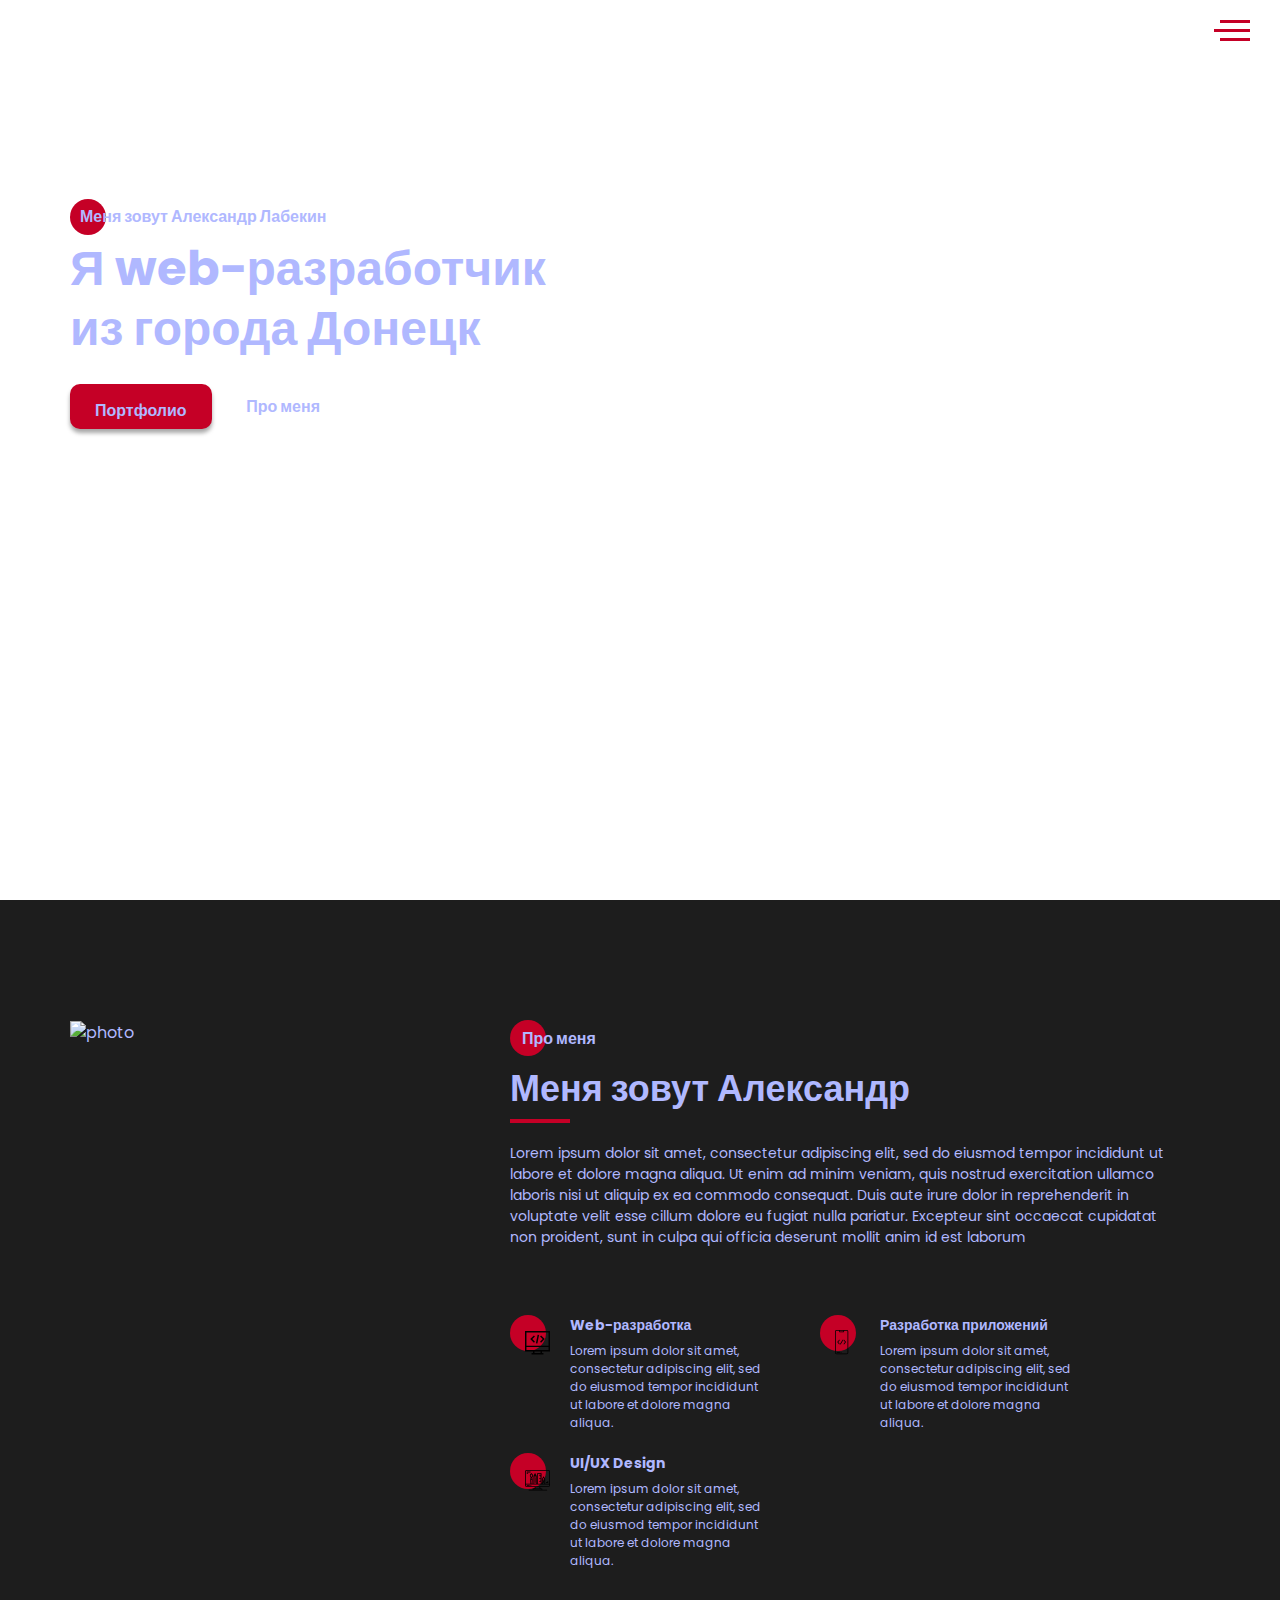
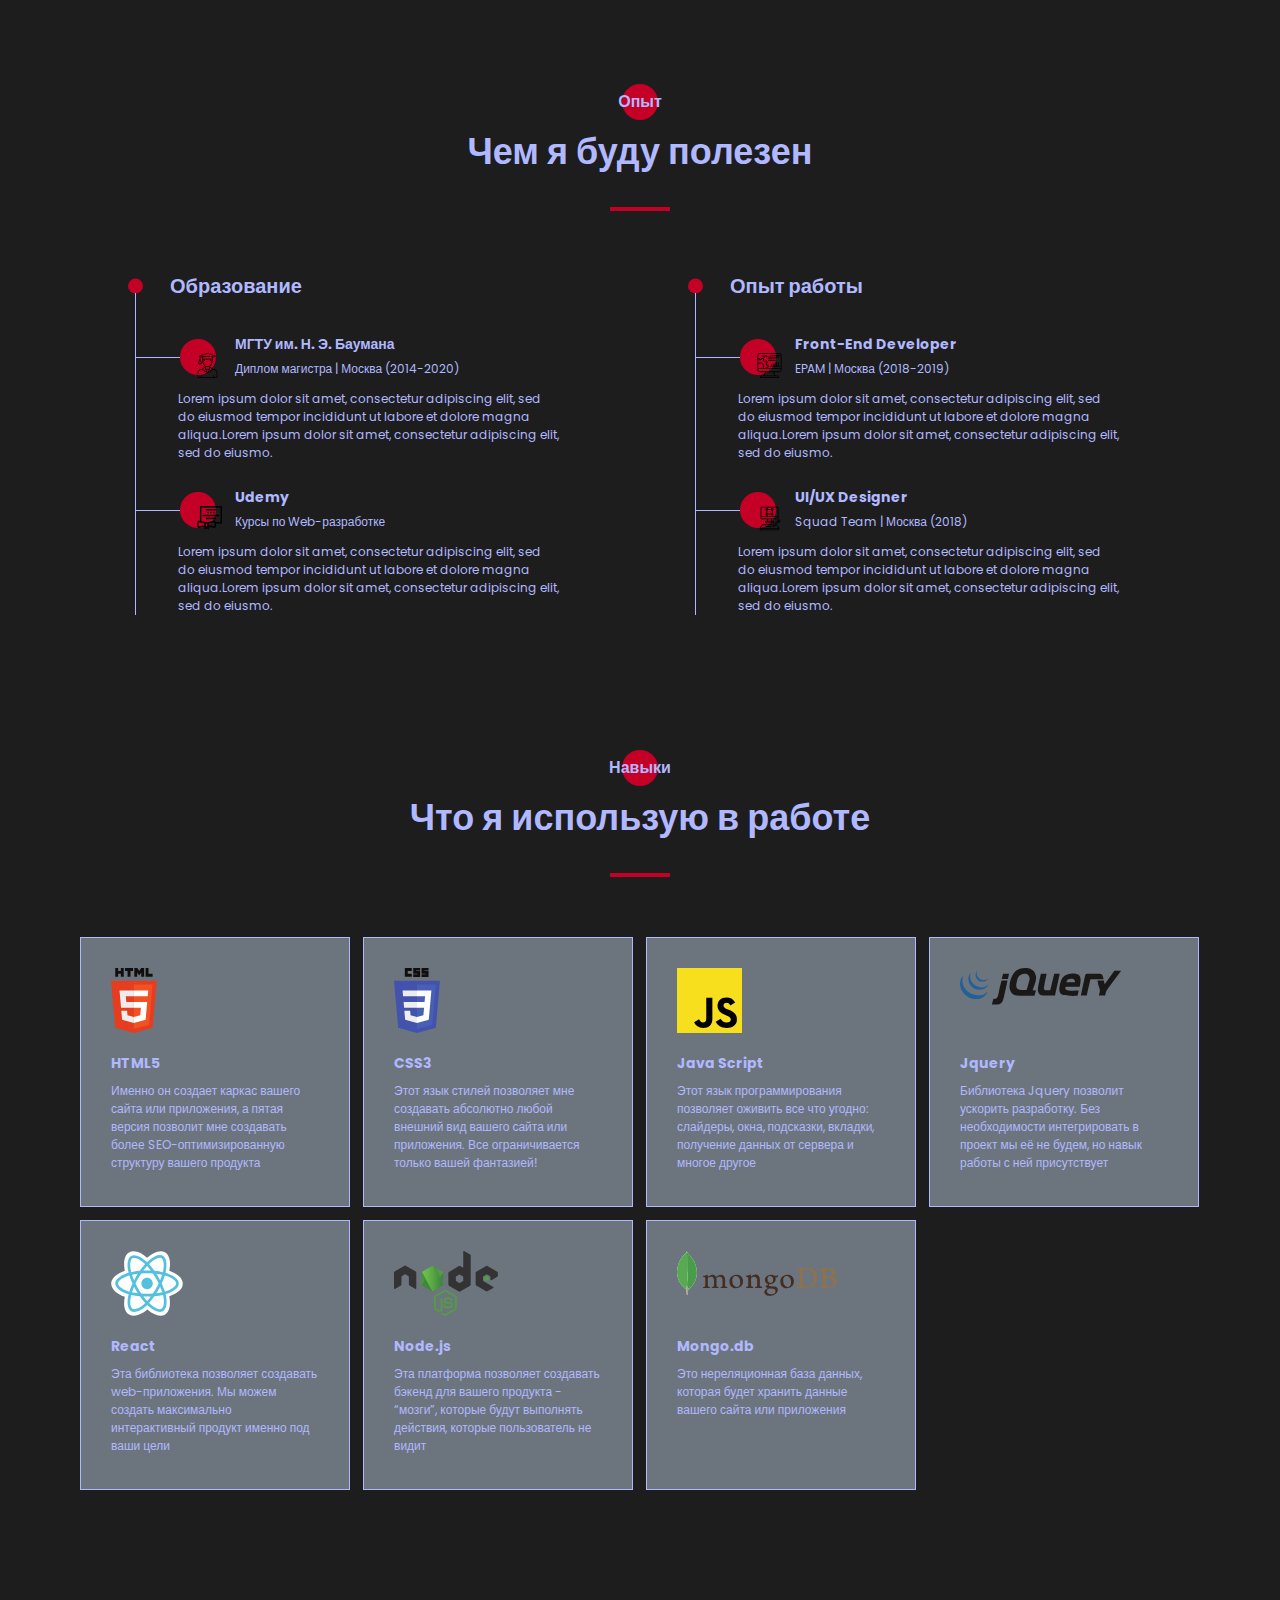
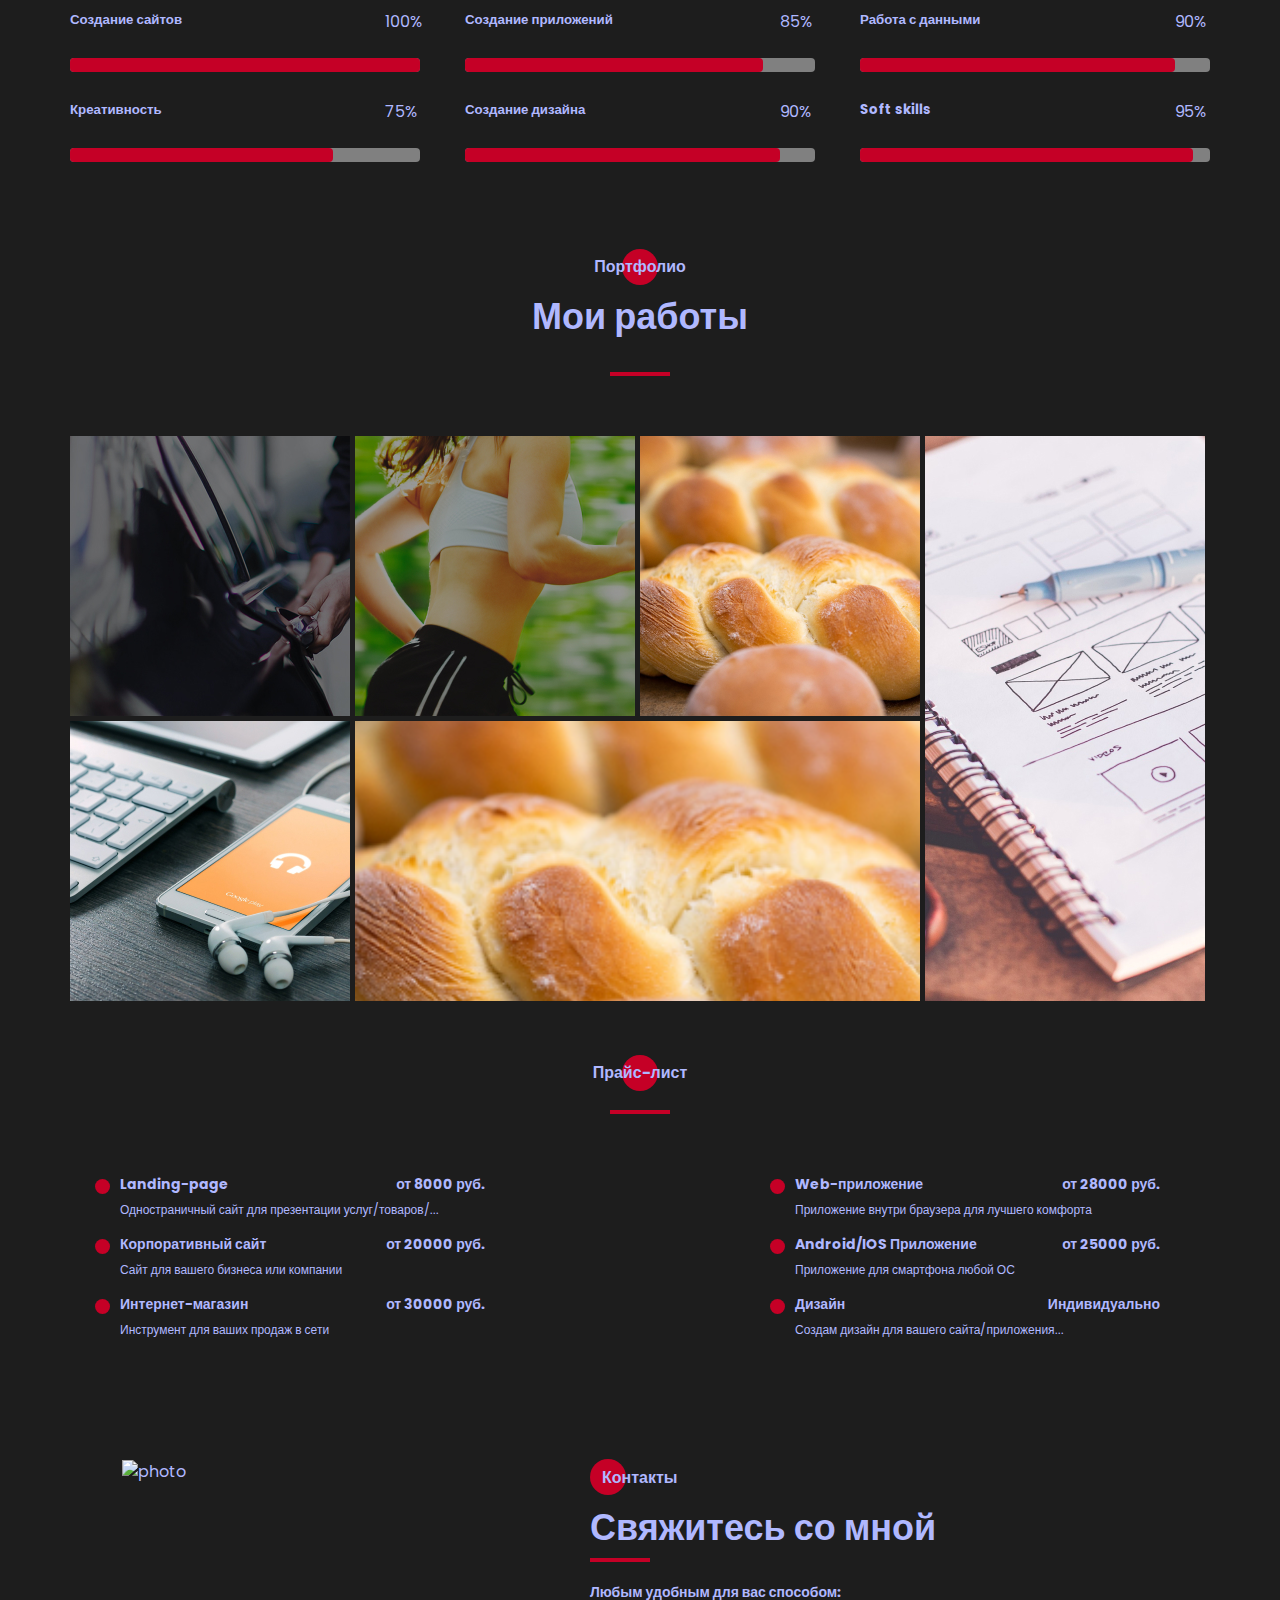
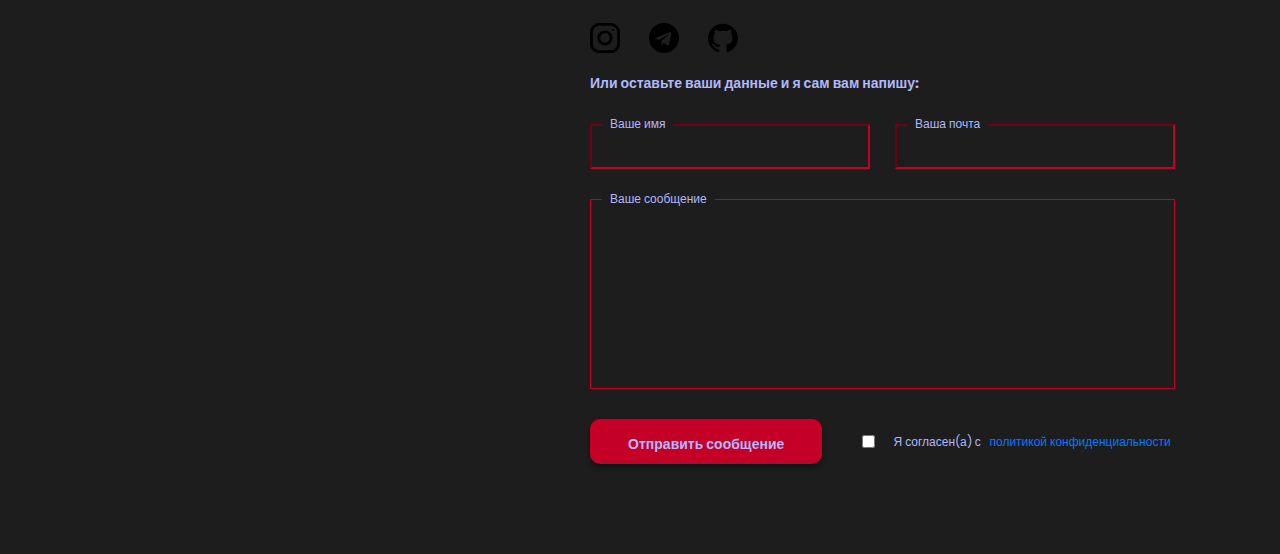
==== portfolio/index.html @ 1d303ea5 "added portfolio" ====
<!DOCTYPE html><html lang="ru"><head><meta charset="UTF-8"><meta name="viewport" content="width=device-width,initial-scale=1"><meta http-equiv="X-UA-Compatible" content="ie=edge"><title>Portfolio</title><meta name="title" content="Мое портфолио"><meta name="description" content="Здесь вы сможете ознакомиться с моими работами и узнать больше обо мне"><link rel="stylesheet" href="https://cdnjs.cloudflare.com/ajax/libs/animate.css/4.1.1/animate.min.css"><!-- Open Graph / Facebook --><meta property="og:type" content="website"><meta property="og:url" content="https://metatags.io/"><meta property="og:title" content="Мое портфолио"><meta property="og:description" content="Здесь вы сможете ознакомиться с моими работами и узнать больше обо мне"><meta property="og:image" content="https://metatags.io/assets/meta-tags-16a33a6a8531e519cc0936fbba0ad904e52d35f34a46c97a2c9f6f7dd7d336f2.png"><!-- Twitter --><meta property="twitter:card" content="summary_large_image"><meta property="twitter:url" content="https://metatags.io/"><meta property="twitter:title" content="Мое портфолио"><meta property="twitter:description" content="Здесь вы сможете ознакомиться с моими работами и узнать больше обо мне"><meta property="twitter:image" content="https://metatags.io/assets/meta-tags-16a33a6a8531e519cc0936fbba0ad904e52d35f34a46c97a2c9f6f7dd7d336f2.png"><!-- Favicon  --><link rel="apple-touch-icon" sizes="57x57" href="icons/favicon//apple-icon-57x57.png"><link rel="apple-touch-icon" sizes="60x60" href="icons/favicon//apple-icon-60x60.png"><link rel="apple-touch-icon" sizes="72x72" href="icons/favicon//apple-icon-72x72.png"><link rel="apple-touch-icon" sizes="76x76" href="icons/favicon//apple-icon-76x76.png"><link rel="apple-touch-icon" sizes="114x114" href="icons/favicon//apple-icon-114x114.png"><link rel="apple-touch-icon" sizes="120x120" href="icons/favicon//apple-icon-120x120.png"><link rel="apple-touch-icon" sizes="144x144" href="icons/favicon//apple-icon-144x144.png"><link rel="apple-touch-icon" sizes="152x152" href="icons/favicon//apple-icon-152x152.png"><link rel="apple-touch-icon" sizes="180x180" href="icons/favicon//apple-icon-180x180.png"><link rel="icon" type="image/png" sizes="192x192" href="icons/favicon//android-icon-192x192.png"><link rel="icon" type="image/png" sizes="32x32" href="icons/favicon//favicon-32x32.png"><link rel="icon" type="image/png" sizes="96x96" href="icons/favicon//favicon-96x96.png"><link rel="icon" type="image/png" sizes="16x16" href="icons/favicon//favicon-16x16.png"><link rel="manifest" href="icons/favicon//manifest.json"><meta name="msapplication-TileColor" content="#ffffff"><meta name="msapplication-TileImage" content="icons/favicon//ms-icon-144x144.png"><meta name="theme-color" content="#ffffff"><link rel="stylesheet" href="css/style.min.css"></head><body><aside class="sidepanel"><a target="_blank" href="https://t.me/universe323" class="sidepanel__link"><svg width="20" height="20" viewBox="0 0 30 30" fill="none" xmlns="http://www.w3.org/2000/svg"><path d="M15 30C23.2863 30 30 23.2863 30 15C30 6.71375 23.2863 0 15 0C6.71375 0 0 6.71375 0 15C0 23.2863 6.71375 30 15 30ZM6.86375 14.675L21.3263 9.09875C21.9975 8.85625 22.5837 9.2625 22.3662 10.2775L22.3675 10.2762L19.905 21.8775C19.7225 22.7 19.2337 22.9 18.55 22.5125L14.8 19.7487L12.9912 21.4913C12.7912 21.6913 12.6225 21.86 12.235 21.86L12.5013 18.0438L19.4513 11.765C19.7537 11.4987 19.3837 11.3488 18.985 11.6138L10.3963 17.0212L6.69375 15.8663C5.89 15.6112 5.8725 15.0625 6.86375 14.675Z" fill="black"/></svg> </a><a target="_blank" href="https://www.instagram.com/_universe323" class="sidepanel__link"><svg width="20" height="20" viewBox="0 0 20 20" fill="none" xmlns="http://www.w3.org/2000/svg"><path d="M-6.01032e-07 6.25L-2.73196e-07 13.75C-1.22337e-07 17.2012 2.79875 20 6.25 20L13.75 20C17.2013 20 20 17.2012 20 13.75L20 6.25C20 2.79875 17.2012 -7.51891e-07 13.75 -6.01032e-07L6.25 -2.73196e-07C2.79875 -1.22337e-07 -7.51891e-07 2.79875 -6.01032e-07 6.25ZM13.75 1.875C16.1625 1.875 18.125 3.8375 18.125 6.25L18.125 13.75C18.125 16.1625 16.1625 18.125 13.75 18.125L6.25 18.125C3.8375 18.125 1.875 16.1625 1.875 13.75L1.875 6.25C1.875 3.8375 3.8375 1.875 6.25 1.875L13.75 1.875Z" fill="black"/><path d="M5 10C5 12.7612 7.23875 15 10 15C12.7613 15 15 12.7612 15 10C15 7.23875 12.7612 5 10 5C7.23875 5 5 7.23875 5 10ZM13.125 10C13.125 11.7225 11.7225 13.125 10 13.125C8.27625 13.125 6.875 11.7225 6.875 10C6.875 8.2775 8.27625 6.875 10 6.875C11.7225 6.875 13.125 8.2775 13.125 10Z" fill="black"/><path d="M5.29123 4.625C5.29123 4.25704 4.99295 3.95875 4.62499 3.95875C4.25703 3.95875 3.95874 4.25704 3.95874 4.625C3.95874 4.99296 4.25703 5.29125 4.62499 5.29125C4.99295 5.29125 5.29123 4.99296 5.29123 4.625Z" fill="black"/></svg> </a><a target="_blank" href="https://github.com/universe323" class="sidepanel__link"><svg width="20" height="20" viewBox="0 0 19 20" fill="none" xmlns="http://www.w3.org/2000/svg"><path d="M-4.37114e-07 9.99951C-1.95608e-07 15.5245 4.36167 19.9995 9.74107 19.9995C14.0457 19.9995 17.6962 17.1345 18.9832 13.162C19.0749 12.662 18.7734 12.4787 18.5148 12.4787C18.2835 12.4787 17.6706 12.487 16.8585 12.4912C17.4459 15.2728 15.5517 15.8595 15.5517 15.8595C14.4274 16.3145 14.1267 16.972 14.1267 16.972C13.5228 17.8778 13.5352 16.902 13.5352 16.902C13.603 15.8978 14.5389 15.3703 14.5389 15.3703C16.0283 14.4787 15.5979 13.0295 15.3493 12.4578C14.719 12.3678 14.2903 12.1103 14.0466 11.8245C13.8029 14.0453 12.9652 16.3795 9.23304 16.3795C8.16988 16.3795 7.30085 15.992 6.61933 15.3503C6.37316 15.4628 5.3827 15.8003 4.04116 15.2628C4.04116 15.2628 3.78012 14.4253 5.03988 12.5128C4.82345 11.7128 4.71606 10.8628 4.7111 10.0128C4.71606 9.16284 4.82345 8.31285 5.03988 7.51284C3.78012 5.61285 4.04116 4.77535 4.04116 4.77535C5.3827 4.23785 6.37316 4.57534 6.61933 4.67535C7.30085 4.03785 8.16988 3.65035 9.23304 3.65035C12.9752 3.65035 13.7987 5.98784 14.0383 8.21284C14.3307 7.86284 14.928 7.53784 15.8408 7.53784C17.1444 7.53784 18.1918 7.55034 18.5082 7.55034C18.7635 7.55034 19.0683 7.37534 18.9708 6.86284C17.692 2.86201 14.0391 -0.000488895 9.74107 -0.000488707C4.36167 -0.000488472 -6.7851e-07 4.47701 -4.37114e-07 9.99951Z" fill="black"/></svg></a><div class="sidepanel__divider"></div><div class="sidepanel__text"><span>Социальные сети</span></div></aside><div class="menu"><div class="menu_block"><div class="menu_close"><svg width="29" height="30" viewBox="0 0 29 30" fill="none" xmlns="http://www.w3.org/2000/svg"><path d="M17.1568 14.5231L28.4489 3.23075C29.1837 2.49623 29.1837 1.30861 28.4489 0.574085C27.7144 -0.160437 26.5267 -0.160437 25.7922 0.574085L14.4998 11.8665L3.20781 0.574085C2.47295 -0.160437 1.28567 -0.160437 0.551149 0.574085C-0.183716 1.30861 -0.183716 2.49623 0.551149 3.23075L11.8432 14.5231L0.551149 25.8155C-0.183716 26.55 -0.183716 27.7376 0.551149 28.4721C0.917206 28.8385 1.39852 29.0226 1.87948 29.0226C2.36045 29.0226 2.84141 28.8385 3.20781 28.4721L14.4998 17.1798L25.7922 28.4721C26.1586 28.8385 26.6396 29.0226 27.1205 29.0226C27.6015 29.0226 28.0825 28.8385 28.4489 28.4721C29.1837 27.7376 29.1837 26.55 28.4489 25.8155L17.1568 14.5231Z" fill="black"/></svg></div><nav><ul class="menu__list"><li class="menu__link"><a href="#about">ПРО МЕНЯ</a></li><li class="menu__link"><a href="#resume">МОЙ ОПЫТ</a></li><li class="menu__link"><a href="#skills">МОИ НАВЫКИ</a></li><li class="menu__link"><a href="#portfolio">МОИ РАБОТЫ</a></li><li class="menu__link"><a href="#price">ПРАЙС-ЛИСТ</a></li><li class="menu__link"><a href="#contacts">КОНТАКТЫ</a></li></ul></nav><div class="menu__social"><a target="_blank" href="https://github.com/universe323"><svg width="20" height="19" viewBox="0 0 20 19" fill="none" xmlns="http://www.w3.org/2000/svg"><path d="M10 0C4.475 0 0 4.36167 0 9.74107C0 14.0457 2.865 17.6962 6.8375 18.9832C7.3375 19.0749 7.52083 18.7734 7.52083 18.5148C7.52083 18.2835 7.5125 17.6706 7.50833 16.8585C4.72667 17.4459 4.14 15.5517 4.14 15.5517C3.685 14.4274 3.0275 14.1267 3.0275 14.1267C2.12167 13.5228 3.0975 13.5352 3.0975 13.5352C4.10167 13.603 4.62917 14.5389 4.62917 14.5389C5.52083 16.0283 6.97 15.5979 7.54167 15.3493C7.63167 14.719 7.88917 14.2903 8.175 14.0466C5.95417 13.8029 3.62 12.9652 3.62 9.23304C3.62 8.16988 4.0075 7.30085 4.64917 6.61934C4.53667 6.37317 4.19917 5.3827 4.73667 4.04116C4.73667 4.04116 5.57417 3.78012 7.48667 5.03988C8.28667 4.82345 9.13667 4.71606 9.98667 4.7111C10.8367 4.71606 11.6867 4.82345 12.4867 5.03988C14.3867 3.78012 15.2242 4.04116 15.2242 4.04116C15.7617 5.3827 15.4242 6.37317 15.3242 6.61934C15.9617 7.30085 16.3492 8.16988 16.3492 9.23304C16.3492 12.9752 14.0117 13.7987 11.7867 14.0383C12.1367 14.3307 12.4617 14.928 12.4617 15.8408C12.4617 17.1444 12.4492 18.1918 12.4492 18.5082C12.4492 18.7635 12.6242 19.0683 13.1367 18.9708C17.1375 17.692 20 14.0391 20 9.74107C20 4.36167 15.5225 0 10 0Z" fill="#212121"/></svg></a><a target="_blank" href="https://www.instagram.com/_universe323"><svg width="20" height="20" viewBox="0 0 20 20" fill="none" xmlns="http://www.w3.org/2000/svg"><path d="M13.7495 0L6.24951 0C2.79826 0 -0.000488281 2.79875 -0.000488281 6.25L-0.000488281 13.75C-0.000488281 17.2013 2.79826 20 6.24951 20L13.7495 20C17.2008 20 19.9995 17.2013 19.9995 13.75L19.9995 6.25C19.9995 2.79875 17.2008 0 13.7495 0ZM18.1245 13.75C18.1245 16.1625 16.162 18.125 13.7495 18.125L6.24951 18.125C3.83701 18.125 1.87451 16.1625 1.87451 13.75L1.87451 6.25C1.87451 3.8375 3.83701 1.875 6.24951 1.875L13.7495 1.875C16.162 1.875 18.1245 3.8375 18.1245 6.25L18.1245 13.75Z" fill="black"/><path d="M9.99951 5C7.23826 5 4.99951 7.23875 4.99951 10C4.99951 12.7613 7.23826 15 9.99951 15C12.7608 15 14.9995 12.7613 14.9995 10C14.9995 7.23875 12.7608 5 9.99951 5ZM9.99951 13.125C8.27701 13.125 6.87451 11.7225 6.87451 10C6.87451 8.27625 8.27701 6.875 9.99951 6.875C11.722 6.875 13.1245 8.27625 13.1245 10C13.1245 11.7225 11.722 13.125 9.99951 13.125Z" fill="black"/><path d="M15.3745 5.29123C15.7425 5.29123 16.0408 4.99295 16.0408 4.62499C16.0408 4.25703 15.7425 3.95874 15.3745 3.95874C15.0065 3.95874 14.7083 4.25703 14.7083 4.62499C14.7083 4.99295 15.0065 5.29123 15.3745 5.29123Z" fill="black"/></svg></a><a target="_blank" href="https://t.me/universe323"><svg width="20" height="20" viewBox="0 0 30 30" fill="none" xmlns="http://www.w3.org/2000/svg"><path d="M15 30C23.2863 30 30 23.2863 30 15C30 6.71375 23.2863 0 15 0C6.71375 0 0 6.71375 0 15C0 23.2863 6.71375 30 15 30ZM6.86375 14.675L21.3263 9.09875C21.9975 8.85625 22.5837 9.2625 22.3662 10.2775L22.3675 10.2762L19.905 21.8775C19.7225 22.7 19.2337 22.9 18.55 22.5125L14.8 19.7487L12.9912 21.4913C12.7912 21.6913 12.6225 21.86 12.235 21.86L12.5013 18.0438L19.4513 11.765C19.7537 11.4987 19.3837 11.3488 18.985 11.6138L10.3963 17.0212L6.69375 15.8663C5.89 15.6112 5.8725 15.0625 6.86375 14.675Z" fill="black"/></svg></a></div></div><div class="menu_overlay"></div></div><section class="promo"><div class="humburger"><span></span> <span class="long"></span> <span></span></div><div class="container"><div class="title title_fz16 promo__subtitle">Меня зовут Александр Лабекин</div><h1 class="title title_fz48 promo__title">Я web-разработчик<br>из города Донецк</h1><div class="promo__btns"><a href="#" class="promo__link btn">Портфолио</a> <a href="#" class="promo__link">Про меня</a></div></div></section><section id="about" class="about"><div class="container"><div class="about__wrapper"><div class="about__photo"><img src="../img/about_bg.png" alt="photo" class="about__img"></div><div class="about__descr"><h2 class="title title_fz16 about__title">Про меня</h2><div class="title title_fz36 about__subtitle">Меня зовут Александр</div><div class="divider"></div><p class="about__text">Lorem ipsum dolor sit amet, consectetur adipiscing elit, sed do eiusmod tempor incididunt ut labore et dolore magna aliqua. Ut enim ad minim veniam, quis nostrud exercitation ullamco laboris nisi ut aliquip ex ea commodo consequat. Duis aute irure dolor in reprehenderit in voluptate velit esse cillum dolore eu fugiat nulla pariatur. Excepteur sint occaecat cupidatat non proident, sunt in culpa qui officia deserunt mollit anim id est laborum</p></div><div class="about__skills"><div class="about__skills-item"><div class="about__skills-circle"><img src="icons/about_me/web_development.svg" alt="web-dev"></div><div><div class="title title_fz14">Web-разработка</div><div class="about__skills-text">Lorem ipsum dolor sit amet, consectetur adipiscing elit, sed do eiusmod tempor incididunt ut labore et dolore magna aliqua.</div></div></div><div class="about__skills-item"><div class="about__skills-circle"><img src="icons/about_me/mobile_dev.svg" alt="mob-dev"></div><div><div class="title title_fz14">Разработка приложений</div><div class="about__skills-text">Lorem ipsum dolor sit amet, consectetur adipiscing elit, sed do eiusmod tempor incididunt ut labore et dolore magna aliqua.</div></div></div><div class="about__skills-item"><div class="about__skills-circle"><img src="icons/about_me/design.svg" alt="design"></div><div><div class="title title_fz14">UI/UX Design</div><div class="about__skills-text">Lorem ipsum dolor sit amet, consectetur adipiscing elit, sed do eiusmod tempor incididunt ut labore et dolore magna aliqua.</div></div></div></div></div></div></section><section id="resume" class="resume"><div class="container"><h2 class="title title_fz16 title__section-title">Опыт</h2><p class="title title_fz36 title__section-subtitle title__section-subtitle-animated">Чем я буду полезен</p><div class="divider"></div><div class="resume__wrapper"><div class="resume__column"><h3 class="title title_fz20 resume__column-title">Образование</h3><ul><li><div class="resume__item"><div class="resume__item-head"><div class="resume__item-icon"><img src="icons/experience/university.svg" alt="university"></div><h4 class="title_fz14">МГТУ им. Н. Э. Баумана</h4><div class="resume__item-location">Диплом магистра | Москва (2014-2020)</div></div><div class="resume__item-body">Lorem ipsum dolor sit amet, consectetur adipiscing elit, sed do eiusmod tempor incididunt ut labore et dolore magna aliqua.Lorem ipsum dolor sit amet, consectetur adipiscing elit, sed do eiusmo.</div></div></li><li><div class="resume__item"><div class="resume__item-head"><div class="resume__item-icon"><img src="icons/experience/courses.svg" alt="university"></div><h4 class="title_fz14">Udemy</h4><div class="resume__item-location">Курсы по Web-разработке</div></div><div class="resume__item-body">Lorem ipsum dolor sit amet, consectetur adipiscing elit, sed do eiusmod tempor incididunt ut labore et dolore magna aliqua.Lorem ipsum dolor sit amet, consectetur adipiscing elit, sed do eiusmo.</div></div></li></ul></div><div class="resume__column"><h3 class="title title_fz20 resume__column-title">Опыт работы</h3><ul><li><div class="resume__item"><div class="resume__item-head"><div class="resume__item-icon"><img src="icons/experience/developer.svg" alt="university"></div><h4 class="title_fz14">Front-End Developer</h4><div class="resume__item-location">EPAM | Москва (2018-2019)</div></div><div class="resume__item-body">Lorem ipsum dolor sit amet, consectetur adipiscing elit, sed do eiusmod tempor incididunt ut labore et dolore magna aliqua.Lorem ipsum dolor sit amet, consectetur adipiscing elit, sed do eiusmo.</div></div></li><li><div class="resume__item"><div class="resume__item-head"><div class="resume__item-icon"><img src="icons/experience/designer.svg" alt="university"></div><h4 class="title_fz14">UI/UX Designer</h4><div class="resume__item-location">Squad Team | Москва (2018)</div></div><div class="resume__item-body">Lorem ipsum dolor sit amet, consectetur adipiscing elit, sed do eiusmod tempor incididunt ut labore et dolore magna aliqua.Lorem ipsum dolor sit amet, consectetur adipiscing elit, sed do eiusmo.</div></div></li></ul></div></div></div></section><section id="skills" class="skills"><div class="container"><h2 class="title title_fz16 title__section-title">Навыки</h2><p class="title title_fz36 title__section-subtitle title__section-subtitle-animated">Что я использую в работе</p><div class="divider"></div><div class="skills__wrapper"><div class="skills__item"><div class="skills__item-img"><img src="icons/skills/html5.svg" alt="html5" class="skills__item-picture"></div><h4 class="title title_fz14 skills__item-title">HTML5</h4><div class="skills__item-descr">Именно он создает каркас вашего сайта или приложения, а пятая версия позволит мне создавать более SEO-оптимизированную структуру вашего продукта</div></div><div class="skills__item"><div class="skills__item-img"><img src="icons/skills/css3.svg" alt="css3" class="skills__item-picture"></div><h4 class="title title_fz14 skills__item-title">CSS3</h4><div class="skills__item-descr">Этот язык стилей позволяет мне создавать абсолютно любой внешний вид вашего сайта или приложения. Все ограничивается только вашей фантазией!</div></div><div class="skills__item"><div class="skills__item-img"><img src="icons/skills/js.svg" alt="JavaScript" class="skills__item-picture"></div><h4 class="title title_fz14 skills__item-title">Java Script</h4><div class="skills__item-descr">Этот язык программирования позволяет оживить все что угодно: слайдеры, окна, подсказки, вкладки, получение данных от сервера и многое другое</div></div><div class="skills__item"><div class="skills__item-img"><img src="icons/skills/jquery.svg" alt="Jquery" class="skills__item-picture"></div><h4 class="title title_fz14 skills__item-title">Jquery</h4><div class="skills__item-descr">Библиотека Jquery позволит ускорить разработку. Без необходимости интегрировать в проект мы её не будем, но навык работы с ней присутствует</div></div><div class="skills__item"><div class="skills__item-img"><img src="icons/skills/react.svg" alt="React" class="skills__item-picture"></div><h4 class="title title_fz14 skills__item-title">React</h4><div class="skills__item-descr">Эта библиотека позволяет создавать web-приложения. Мы можем создать максимально интерактивный продукт именно под ваши цели</div></div><div class="skills__item"><div class="skills__item-img"><img src="icons/skills/node.js.svg" alt="Node.js" class="skills__item-picture"></div><h4 class="title title_fz14 skills__item-title">Node.js</h4><div class="skills__item-descr">Эта платформа позволяет создавать бэкенд для вашего продукта - “мозги”, которые будут выполнять действия, которые пользователь не видит</div></div><div class="skills__item"><div class="skills__item-img"><img src="icons/skills/mongo.db.svg" alt="mongo.db" class="skills__item-picture"></div><h4 class="title title_fz14 skills__item-title">Mongo.db</h4><div class="skills__item-descr">Это нереляционная база данных, которая будет хранить данные вашего сайта или приложения</div></div></div><div class="skills__stat"><div class="skills__stat-item"><h5 class="skills__stat-title">Создание сайтов</h5><div class="skills__stat-counter">100%</div><div class="skills__stat-load"><span></span></div></div><div class="skills__stat-item"><h5 class="skills__stat-title">Создание приложений</h5><div class="skills__stat-counter">85%</div><div class="skills__stat-load"><span></span></div></div><div class="skills__stat-item"><h5 class="skills__stat-title">Работа с данными</h5><div class="skills__stat-counter">90%</div><div class="skills__stat-load"><span></span></div></div><div class="skills__stat-item"><h5 class="skills__stat-title">Креативность</h5><div class="skills__stat-counter">75%</div><div class="skills__stat-load"><span></span></div></div><div class="skills__stat-item"><h5 class="skills__stat-title">Создание дизайна</h5><div class="skills__stat-counter">90%</div><div class="skills__stat-load"><span></span></div></div><div class="skills__stat-item"><h5 class="skills__stat-title">Soft skills</h5><div class="skills__stat-counter">95%</div><div class="skills__stat-load"><span></span></div></div></div></div></section><section id="portfolio" class="portfolio"><div class="container"><h2 class="title title_fz16 title__section-title">Портфолио</h2><p class="title title_fz36 title__section-subtitle title__section-subtitle-animated">Мои работы</p><div class="divider"></div><div class="portfolio__wrapper"><a target="_blank" href="https://universe323.github.io" class="portfolio__item"><img src="img/works/uber.jpg" alt="uber"></a><a target="_blank" href="https://universe323.github.io/pulse/" class="portfolio__item"><img src="img/works/pulse.jpg" alt="pulse"></a><a href="#" class="portfolio__item"><img src="img/works/bread.jpg" alt="bread"></a><a href="#" class="portfolio__item vertical"><img src="img/works/plans.jpg" alt="test"></a><a href="#" class="portfolio__item"><img src="img/works/ipad.jpg" alt="test"></a><a href="#" class="portfolio__item horizontal"><img src="img/works/bread.jpg" alt="test"></a></div></div></section><section id="price" class="price"><div class="container"><h2 class="title title_fz16 title__section-title">Прайс-лист</h2><div class="divider"></div><div class="price__wrapper"><div class="price__item"><div class="title title_fz14 price__item-title">Landing-page</div><div class="title title_fz14 price__item-cost">от 8000 руб.</div><div class="price__item-descr">Одностраничный сайт для презентации услуг/товаров/...</div></div><div class="price__item"><div class="title title_fz14 price__item-title">Web-приложение</div><div class="title title_fz14 price__item-cost">от 28000 руб.</div><div class="price__item-descr">Приложение внутри браузера для лучшего комфорта</div></div><div class="price__item"><div class="title title_fz14 price__item-title">Корпоративный сайт</div><div class="title title_fz14 price__item-cost">от 20000 руб.</div><div class="price__item-descr">Сайт для вашего бизнеса или компании</div></div><div class="price__item"><div class="title title_fz14 price__item-title">Android/IOS Приложение</div><div class="title title_fz14 price__item-cost">от 25000 руб.</div><div class="price__item-descr">Приложение для смартфона любой ОС</div></div><div class="price__item"><div class="title title_fz14 price__item-title">Интернет-магазин</div><div class="title title_fz14 price__item-cost">от 30000 руб.</div><div class="price__item-descr">Инструмент для ваших продаж в сети</div></div><div class="price__item"><div class="title title_fz14 price__item-title">Дизайн</div><div class="title title_fz14 price__item-cost">Индивидуально</div><div class="price__item-descr">Создам дизайн для вашего сайта/приложения...</div></div></div></div></section><section id="contacts" class="contacts"><div class="container"><div class="contacts__wrapper"><div class="contacts__photo"><img src="../img/about_bg.png" alt="photo" class="about__img"></div><div class="contacts__descr"><h2 class="title title_fz16 contacts__title">Контакты</h2><div class="title title_fz36 contacts__subtitle">Свяжитесь со мной</div><div class="divider"></div><div class="title title_fz14 contacts__text">Любым удобным для вас способом:</div><div class="contacts__social"><a target="_blank" href="https://www.instagram.com/_universe323" class="contacts__link"><svg width="30" height="30" viewBox="0 0 20 20" fill="none" xmlns="http://www.w3.org/2000/svg"><path d="M13.7495 0L6.24951 0C2.79826 0 -0.000488281 2.79875 -0.000488281 6.25L-0.000488281 13.75C-0.000488281 17.2013 2.79826 20 6.24951 20L13.7495 20C17.2008 20 19.9995 17.2013 19.9995 13.75L19.9995 6.25C19.9995 2.79875 17.2008 0 13.7495 0ZM18.1245 13.75C18.1245 16.1625 16.162 18.125 13.7495 18.125L6.24951 18.125C3.83701 18.125 1.87451 16.1625 1.87451 13.75L1.87451 6.25C1.87451 3.8375 3.83701 1.875 6.24951 1.875L13.7495 1.875C16.162 1.875 18.1245 3.8375 18.1245 6.25L18.1245 13.75Z" fill="black"/><path d="M9.99951 5C7.23826 5 4.99951 7.23875 4.99951 10C4.99951 12.7613 7.23826 15 9.99951 15C12.7608 15 14.9995 12.7613 14.9995 10C14.9995 7.23875 12.7608 5 9.99951 5ZM9.99951 13.125C8.27701 13.125 6.87451 11.7225 6.87451 10C6.87451 8.27625 8.27701 6.875 9.99951 6.875C11.722 6.875 13.1245 8.27625 13.1245 10C13.1245 11.7225 11.722 13.125 9.99951 13.125Z" fill="black"/><path d="M15.3745 5.29123C15.7425 5.29123 16.0408 4.99295 16.0408 4.62499C16.0408 4.25703 15.7425 3.95874 15.3745 3.95874C15.0065 3.95874 14.7083 4.25703 14.7083 4.62499C14.7083 4.99295 15.0065 5.29123 15.3745 5.29123Z" fill="black"/></svg> </a><a target="_blank" href="https://t.me/universe323" class="contacts__link"><svg width="30" height="30" viewBox="0 0 30 30" fill="none" xmlns="http://www.w3.org/2000/svg"><path d="M15 30C23.2863 30 30 23.2863 30 15C30 6.71375 23.2863 0 15 0C6.71375 0 0 6.71375 0 15C0 23.2863 6.71375 30 15 30ZM6.86375 14.675L21.3263 9.09875C21.9975 8.85625 22.5837 9.2625 22.3662 10.2775L22.3675 10.2762L19.905 21.8775C19.7225 22.7 19.2337 22.9 18.55 22.5125L14.8 19.7487L12.9912 21.4913C12.7912 21.6913 12.6225 21.86 12.235 21.86L12.5013 18.0438L19.4513 11.765C19.7537 11.4987 19.3837 11.3488 18.985 11.6138L10.3963 17.0212L6.69375 15.8663C5.89 15.6112 5.8725 15.0625 6.86375 14.675Z" fill="black"/></svg> </a><a target="_blank" href="https://github.com/universe323" class="contacts__link"><svg width="30" height="39" viewBox="0 0 20 19" fill="none" xmlns="http://www.w3.org/2000/svg"><path d="M10 0C4.475 0 0 4.36167 0 9.74107C0 14.0457 2.865 17.6962 6.8375 18.9832C7.3375 19.0749 7.52083 18.7734 7.52083 18.5148C7.52083 18.2835 7.5125 17.6706 7.50833 16.8585C4.72667 17.4459 4.14 15.5517 4.14 15.5517C3.685 14.4274 3.0275 14.1267 3.0275 14.1267C2.12167 13.5228 3.0975 13.5352 3.0975 13.5352C4.10167 13.603 4.62917 14.5389 4.62917 14.5389C5.52083 16.0283 6.97 15.5979 7.54167 15.3493C7.63167 14.719 7.88917 14.2903 8.175 14.0466C5.95417 13.8029 3.62 12.9652 3.62 9.23304C3.62 8.16988 4.0075 7.30085 4.64917 6.61934C4.53667 6.37317 4.19917 5.3827 4.73667 4.04116C4.73667 4.04116 5.57417 3.78012 7.48667 5.03988C8.28667 4.82345 9.13667 4.71606 9.98667 4.7111C10.8367 4.71606 11.6867 4.82345 12.4867 5.03988C14.3867 3.78012 15.2242 4.04116 15.2242 4.04116C15.7617 5.3827 15.4242 6.37317 15.3242 6.61934C15.9617 7.30085 16.3492 8.16988 16.3492 9.23304C16.3492 12.9752 14.0117 13.7987 11.7867 14.0383C12.1367 14.3307 12.4617 14.928 12.4617 15.8408C12.4617 17.1444 12.4492 18.1918 12.4492 18.5082C12.4492 18.7635 12.6242 19.0683 13.1367 18.9708C17.1375 17.692 20 14.0391 20 9.74107C20 4.36167 15.5225 0 10 0Z" fill="black"/></svg></a></div><div class="title title_fz14 contacts__text">Или оставьте ваши данные и я сам вам напишу:</div><form action="#" class="contacts__form"><div class="contacts__input"><input required name="name" id="name" type="text"> <label for="name">Ваше имя</label></div><div class="contacts__input"><input required name="email" id="email" type="email"> <label for="email">Ваша почта</label></div><div class="contacts__textarea"><textarea name="text" id="text" cols="30" rows="10"></textarea> <label for="text">Ваше сообщение</label></div><div class="contacts__triggers"><button class="contacts__btn btn">Отправить сообщение</button><div class="contacts__policy"><input required type="checkbox"> Я согласен(а) с <a target="_blank" href="/policy.html">политикой конфиденциальности</a></div></div></form></div></div></div></section><script src="js/script.js"></script></body></html>
---- portfolio/css/style.min.css ----
/*!
 * Bootstrap Reboot v4.3.1 (https://getbootstrap.com/)
 * Copyright 2011-2019 The Bootstrap Authors
 * Copyright 2011-2019 Twitter, Inc.
 * Licensed under MIT (https://github.com/twbs/bootstrap/blob/master/LICENSE)
 * Forked from Normalize.css, licensed MIT (https://github.com/necolas/normalize.css/blob/master/LICENSE.md)
 */@import url(https://fonts.googleapis.com/css2?family=Poppins:wght@500;700&display=swap);*,::after,::before{box-sizing:border-box}html{font-family:sans-serif;line-height:1.15;-webkit-text-size-adjust:100%;-webkit-tap-highlight-color:transparent}article,aside,figcaption,figure,footer,header,hgroup,main,nav,section{display:block}body{margin:0;font-family:-apple-system,BlinkMacSystemFont,"Segoe UI",Roboto,"Helvetica Neue",Arial,"Noto Sans",sans-serif,"Apple Color Emoji","Segoe UI Emoji","Segoe UI Symbol","Noto Color Emoji";font-size:1rem;font-weight:400;line-height:1.5;color:#212529;text-align:left;background-color:#fff}[tabindex="-1"]:focus{outline:0!important}hr{box-sizing:content-box;height:0;overflow:visible}h1,h2,h3,h4,h5,h6{margin-top:0;margin-bottom:.5rem}p{margin-top:0;margin-bottom:1rem}abbr[data-original-title],abbr[title]{text-decoration:underline;-webkit-text-decoration:underline dotted;text-decoration:underline dotted;cursor:help;border-bottom:0;-webkit-text-decoration-skip-ink:none;text-decoration-skip-ink:none}address{margin-bottom:1rem;font-style:normal;line-height:inherit}dl,ol,ul{margin-top:0;margin-bottom:1rem}ol ol,ol ul,ul ol,ul ul{margin-bottom:0}dt{font-weight:700}dd{margin-bottom:.5rem;margin-left:0}blockquote{margin:0 0 1rem}b,strong{font-weight:bolder}small{font-size:80%}sub,sup{position:relative;font-size:75%;line-height:0;vertical-align:baseline}sub{bottom:-.25em}sup{top:-.5em}a{color:#007bff;text-decoration:none;background-color:transparent}a:hover{color:#0056b3;text-decoration:underline}a:not([href]):not([tabindex]){color:inherit;text-decoration:none}a:not([href]):not([tabindex]):focus,a:not([href]):not([tabindex]):hover{color:inherit;text-decoration:none}a:not([href]):not([tabindex]):focus{outline:0}code,kbd,pre,samp{font-family:SFMono-Regular,Menlo,Monaco,Consolas,"Liberation Mono","Courier New",monospace;font-size:1em}pre{margin-top:0;margin-bottom:1rem;overflow:auto}figure{margin:0 0 1rem}img{vertical-align:middle;border-style:none}svg{overflow:hidden;vertical-align:middle}table{border-collapse:collapse}caption{padding-top:.75rem;padding-bottom:.75rem;color:#6c757d;text-align:left;caption-side:bottom}th{text-align:inherit}label{display:inline-block;margin-bottom:.5rem}button{border-radius:0}button:focus{outline:1px dotted;outline:5px auto -webkit-focus-ring-color}button,input,optgroup,select,textarea{margin:0;font-family:inherit;font-size:inherit;line-height:inherit}button,input{overflow:visible}button,select{text-transform:none}select{word-wrap:normal}[type=button],[type=reset],[type=submit],button{-webkit-appearance:button}[type=button]:not(:disabled),[type=reset]:not(:disabled),[type=submit]:not(:disabled),button:not(:disabled){cursor:pointer}[type=button]::-moz-focus-inner,[type=reset]::-moz-focus-inner,[type=submit]::-moz-focus-inner,button::-moz-focus-inner{padding:0;border-style:none}input[type=checkbox],input[type=radio]{box-sizing:border-box;padding:0}input[type=date],input[type=datetime-local],input[type=month],input[type=time]{-webkit-appearance:listbox}textarea{overflow:auto;resize:vertical}fieldset{min-width:0;padding:0;margin:0;border:0}legend{display:block;width:100%;max-width:100%;padding:0;margin-bottom:.5rem;font-size:1.5rem;line-height:inherit;color:inherit;white-space:normal}progress{vertical-align:baseline}[type=number]::-webkit-inner-spin-button,[type=number]::-webkit-outer-spin-button{height:auto}[type=search]{outline-offset:-2px;-webkit-appearance:none}[type=search]::-webkit-search-decoration{-webkit-appearance:none}::-webkit-file-upload-button{font:inherit;-webkit-appearance:button}output{display:inline-block}summary{display:list-item;cursor:pointer}template{display:none}[hidden]{display:none!important}@-webkit-keyframes heartBeat{from{transform:scale(1)}50%{transform:scale(1.05)}to{transform:scale(1.1)}}@keyframes heartBeat{from{transform:scale(1)}50%{transform:scale(1.05)}to{transform:scale(1.1)}}*{color:#b0b8ff;font-family:Poppins,sans-serif;margin:0;padding:0}html{background:#1d1d1d}.container{width:1140px;margin:0 auto}.divider{background:#c50026;width:60px;border:2px solid #c50026;margin:25px auto 0 auto}.sidepanel{position:fixed;top:230px;left:50px;display:flex;flex-direction:column;justify-content:space-between;height:340px;align-items:center;z-index:3}.sidepanel__link:hover svg path{transition:1s;fill:#c50026}.sidepanel__divider{width:2px;height:70px;background-color:#b0b8ff}.sidepanel__text{color:#c50026;height:150px;width:25px}.sidepanel__text span{transform:rotate(-90deg) translate(-30%,-260%);display:block;width:150px}.btn{height:45px;background:#c50026;box-shadow:0 4px 4px rgba(0,0,0,.35);padding:15px 25px;border-radius:10px}.btn:hover{-webkit-filter:hue-rotate(360deg);filter:hue-rotate(360deg)}.title{color:#b0b8ff;font-weight:700;font-size:36px;line-height:60px}.title_fz14{font-size:14px;line-height:21px}.title_fz16{font-size:16px;line-height:24px}.title_fz20{font-size:20px;line-height:30px}.title_fz36{font-size:36px}.title_fz48{font-size:48px}.title__section-title{position:relative;text-align:center;z-index:2}.title__section-title:before{content:'';position:absolute;width:36px;height:36px;background:#c50026;border-radius:100%;z-index:-1;top:-25%;left:0}.title__section-title:before{top:-5;left:50%;transform:translateX(-50%)}.title__section-subtitle{text-align:center}.title__section-subtitle-animated{-webkit-animation-name:heartBeat;animation-name:heartBeat;-webkit-animation-duration:1.5s;animation-duration:1.5s;-webkit-animation-timing-function:linear;animation-timing-function:linear;-webkit-animation-iteration-count:infinite;animation-iteration-count:infinite;-webkit-animation-direction:alternate;animation-direction:alternate}.promo{min-height:100vh;position:relative;background:url(../../img/main_bg.png) no-repeat 50%/cover;padding-top:205px}.promo__title{width:535px;margin-top:10px}.promo__subtitle{position:relative;z-index:2;padding-left:10px}.promo__subtitle:before{content:'';position:absolute;width:36px;height:36px;background:#c50026;border-radius:100%;z-index:-1;top:-25%;left:0}.promo__btns{margin-top:25px;display:flex;width:250px;align-items:center;justify-content:space-between}.promo__link{color:#b0b8ff;font-weight:700;transition:all 3s}.promo__link:hover{text-decoration:none;color:#b0b8ff}.humburger{position:fixed;top:20px;right:30px;height:21px;display:flex;flex-direction:column;justify-content:space-between;align-items:flex-end;cursor:pointer}.humburger span{display:block;width:30px;height:3px;background:#c50026}.humburger span.long{width:36px}.menu{position:fixed;top:0;left:-100%;width:100%;height:100vh;z-index:10;visibility:hidden;opacity:0;transition:all .6s}.menu.active{left:0;visibility:visible;opacity:1}.menu_block{position:relative;width:345px;background-color:#c50026;height:100%;padding-top:140px;padding-left:40px;transition:all .6s;z-index:10}.menu_close{position:absolute;top:25px;right:25px;cursor:pointer}.menu__list{list-style-type:none;padding-left:35px}.menu__link{width:-webkit-max-content;width:-moz-max-content;width:max-content;position:relative;font-weight:700;font-size:20px;line-height:36px;margin-bottom:15px}.menu__link:before{content:'';position:absolute;left:-35px;top:10px;width:15px;height:15px;border:1px solid #000;border-radius:100%;transition:all .6s}.menu__link:hover:before{background-color:#b0b8ff;width:20px;height:20px}.menu__link a{color:#b0b8ff;text-decoration:none;transition:all .6s}.menu__link a:hover{font-size:24px}.menu__social{position:absolute;bottom:50px;left:50%;transform:translateX(-50%);width:90px;display:flex;justify-content:space-between;align-items:center}.menu__social a:hover svg path{transition:all .6s;fill:#b0b8ff}.menu_overlay{position:fixed;top:0;left:0;width:100%;height:100%;background-color:#fff;opacity:.6}.about{background-color:#1d1d1d;padding-top:120px}.about__photo{grid-row:1/3}.about__photo img{width:100%;height:100%;-o-object-fit:cover;object-fit:cover}.about__wrapper{display:grid;grid-template-columns:400px 670px;grid-template-rows:minmax(245px,auto) minmax(255px,auto);grid-auto-rows:minmax(245px,auto);gap:50px 40px}.about__skills{display:grid;grid-template-columns:repeat(2,260px);grid-template-rows:repeat(2,minmax(115px,auto));-moz-column-gap:50px;column-gap:50px;row-gap:20px;grid-auto-rows:1fr}.about__skills-text{margin-top:6px;color:#b0b8ff;font-size:12px;line-height:18px}.about__skills-item{display:grid;grid-template-columns:40px 200px;-moz-column-gap:20px;column-gap:20px}.about__skills-circle{position:relative;padding:15px 0 0 15px;z-index:2}.about__skills-circle:before{content:'';position:absolute;width:36px;height:36px;background:#c50026;border-radius:100%;z-index:-1;top:-25%;left:0}.about__skills-circle:before{top:0}.about__title{position:relative;padding-left:12px;padding-top:1px;z-index:2}.about__title:before{content:'';position:absolute;width:36px;height:36px;background:#c50026;border-radius:100%;z-index:-1;top:-25%;left:0}.about__descr{padding-top:6px}.about__descr .divider{margin:0}.about__text{margin-top:20px;color:#b0b8ff;font-size:14px;line-height:21px}.resume{background:#1d1d1d;padding-top:120px}.resume__wrapper{padding:60px 65px 0 65px;display:grid;grid-template-columns:repeat(2,425px);-moz-column-gap:135px;column-gap:135px}.resume__column-title{position:relative;padding-left:35px}.resume__column-title:before{position:absolute;content:'';width:15px;height:15px;background:#c50026;border-radius:100%;left:-7px;top:50%;transform:translateY(-50%)}.resume__column ul{list-style-type:none}.resume__column ul li{position:relative}.resume__column ul li:after{content:'';width:1px;height:calc(100% + 16px);position:absolute;top:-16px;left:0;background-color:#b0b8ff}.resume__item{position:relative}.resume__item:before{position:absolute;content:'';height:1px;width:45px;background-color:#b0b8ff;top:48px}.resume__item-head{position:relative;padding:25px 0 0 100px}.resume__item-head h4{margin-bottom:0}.resume__item-body{padding-left:43px;margin-top:12px}.resume__item-icon{position:absolute;top:30px;left:45px;z-index:2}.resume__item-icon:before{content:'';position:absolute;width:36px;height:36px;background:#c50026;border-radius:100%;z-index:-1;top:-25%;left:0}.resume__item-icon img{position:absolute;left:17px;top:14px}.resume__item-location{font-size:12px;line-height:18px;margin-top:5px}.resume__item-body{font-size:12px;line-height:18px}.skills{padding-top:125px;background-color:#1d1d1d}.skills__item{background-color:#6c757d;padding:30px 30px 25px 30px;border:1px solid}.skills__item-img{height:65px}.skills__item-title{margin-top:20px}.skills__item-descr{font-size:12px;line-height:18px}.skills__wrapper{display:grid;padding:60px 10px 0 10px;grid-template-columns:repeat(4,270px);grid-template-rows:270px;gap:13px;grid-auto-columns:270px;grid-auto-rows:270px}.skills__stat{margin-top:120px;display:grid;grid-template-columns:repeat(3,350px);-moz-column-gap:45px;column-gap:45px;row-gap:55px}.skills__stat-item{display:grid;grid-template:21px 14px/200px 35px;justify-content:space-between}.skills__stat-load{margin-top:27px;width:350px;height:14px;background:gray;border-radius:4px}.skills__stat span{display:block;background:#c50026;height:100%;border-radius:4px}.portfolio{background:#1d1d1d;padding-top:120px}.portfolio__subtitle{text-align:center}.portfolio__wrapper{margin-top:60px;display:grid;grid-template:repeat(2,280px)/repeat(4,280px);grid-auto-rows:280px;gap:5px}.portfolio__wrapper .vertical{grid-row:1/3;grid-column:4/5}.portfolio__wrapper .horizontal{grid-row:2/3;grid-column:2/4}.portfolio__item{transition:all .6s}.portfolio__item img{width:100%;height:100%;-o-object-fit:cover;object-fit:cover}.portfolio__item:hover{transform:scale(1.05);border:#c50026 solid}.contacts{background:#1d1d1d;padding:120px 0 90px 0}.contacts__wrapper{padding:0 35px 0 52px;display:grid;grid-template-columns:400px 585px;justify-content:space-between}.contacts__photo img{width:100%;height:100%;-o-object-fit:cover;object-fit:cover}.contacts__title{position:relative;padding-left:12px;padding-top:1px;z-index:2}.contacts__title:before{content:'';position:absolute;width:36px;height:36px;background:#c50026;border-radius:100%;z-index:-1;top:-25%;left:0}.contacts__descr{padding-top:6px}.contacts__descr .divider{margin:0}.contacts__text{margin-top:20px}.contacts__social{margin-top:20px}.contacts__social a:hover{text-decoration:none}.contacts__social a:hover svg path{transition:all .6s;fill:#b0b8ff;text-decoration:none}.contacts__link{margin-right:25px}.contacts__link svg{max-width:30px;max-height:30px}.contacts__form{margin-top:30px;display:grid;grid-template:45px 190px 45px/280px 280px;justify-content:space-between;row-gap:30px}.contacts__form label{display:block;position:absolute;height:18px;padding:0 8px;background-color:#1d1d1d;font-size:12px;margin-bottom:0;top:-9px;left:12px}.contacts__triggers{grid-column:1/3;display:grid;grid-template-columns:repeat(2,auto);-moz-column-gap:35px;column-gap:35px}.contacts__policy{font-size:12px;line-height:14px;display:flex;align-items:center;justify-content:space-around}.contacts__policy input{margin-right:10px}.contacts__input{position:relative}.contacts__input input{background-color:#1d1d1d;width:100%;height:100%;padding:0 20px;font-size:12px;border-color:#c50026}.contacts__input input:focus{outline:#b0b8ff;border-color:#b0b8ff}.contacts__textarea{position:relative;grid-column:1/3}.contacts__textarea textarea{border-color:#c50026;background-color:#1d1d1d;width:100%;height:100%;padding:20px;font-size:12px;resize:none}.contacts__textarea textarea:focus{outline:#b0b8ff;border-color:#b0b8ff}.contacts__btn{border:none;font-weight:700;font-size:14px;line-height:21px}.contacts__btn:focus{outline:0}.price{background:#1d1d1d;padding-top:60px}.price__wrapper{display:grid;margin-top:60px;padding:0 50px;grid-template:repeat(3,minmax(45px,auto))/repeat(2,365px);grid-auto-rows:minmax(45px,auto);justify-content:space-between;row-gap:15px}.price__item{position:relative;display:grid;grid-template-rows:minmax(21px,auto);grid-template-columns:repeat(2,auto);row-gap:5px;justify-content:space-between}.price__item:before{content:'';width:15px;height:15px;background-color:#c50026;border-radius:100%;position:absolute;top:5px;left:-25px}.price__item-descr{font-size:12px;line-height:18px;grid-column:1/3}.price__item-cost{justify-self:end}.price__item-title{position:relative}@media (max-width:1439px){.sidepanel{display:none}}@media (max-width:1200px){.container{max-width:960px}.humburger{position:absolute}.sidepanel{display:none}.about__wrapper{grid-template-columns:400px 520px}.about__skills{-moz-column-gap:20px;column-gap:20px;grid-template:repeat(2,minmax(115px,auto))/repeat(2,250px)}.about__skills-item{grid-template-columns:40px 195px;-moz-column-gap:15px;column-gap:15px}.resume{padding-top:100px}.resume__wrapper{padding:40px 20px 0 20px;grid-template-columns:repeat(2,400px)}.skills{padding-top:100px}.skills__stat{grid-template-columns:repeat(2,450px);margin-top:100px;row-gap:40px}.skills__wrapper{grid-template-columns:repeat(4,227px);gap:10px}.title_fz14{line-height:21px}.portfolio{padding-top:100px}.portfolio__wrapper{grid-template-columns:repeat(4,236px)}.contacts__wrapper{padding:0;grid-template-columns:400px 520px}.contacts__form{grid-template:45px 190px 45px/250px 250px}.contacts__btn{font-size:13px}.contacts__policy{font-size:11px}}@media (max-width:992px){.container{max-width:720px}.about{padding-top:100px}.about__wrapper{row-gap:20px;grid-template-columns:300px 380px}.about__skills{grid-template-columns:380px;grid-auto-rows:minmax(115px,auto)}.about__skills-item{grid-template-columns:40px 320px;-moz-column-gap:20px;column-gap:20px}.title_fz36{font-size:30px}.resume__wrapper{grid-template-columns:repeat(2,1fr);-moz-column-gap:90px;column-gap:90px}.skills__stat{grid-template-columns:repeat(2,330px);margin-top:75px}.skills__wrapper{grid-template-columns:repeat(3,225px)}.portfolio__wrapper{margin-top:35px;grid-template-columns:repeat(3,236px)}.portfolio__wrapper .horizontal,.portfolio__wrapper .vertical{grid-row:unset;grid-column:unset}.price__wrapper{grid-template-columns:repeat(auto-fit,330px);padding:0 10px}.contacts__wrapper{grid-template-columns:320px 380px}.contacts__form{grid-template:45px 190px 45px/190px 190px;-moz-column-gap:10px;column-gap:10px}.contacts__btn{padding:8px 25px;line-height:16px}.contacts__policy{display:unset}}@media (max-width:768px){.container{max-width:540px}.title_fz48{font-size:28px}.promo__title{line-height:39px;width:300px}.about{padding-top:40px}.about__wrapper{grid-template:500px auto auto/1fr}.about__photo{grid-row:unset}.about__skills{grid-template-columns:repeat(2,260px)}.about__skills-item{grid-template-columns:40px 200px;-moz-column-gap:20px;column-gap:20px}.resume{padding-top:75px}.resume__wrapper{grid-template-columns:1fr}.skills{padding-top:75px}.skills__stat{grid-template-columns:1fr}.skills__item-descr{font-size:14px}.skills__wrapper{grid-template-columns:repeat(2,255px)}.portfolio__wrapper{grid-template-columns:repeat(2,267px)}.price__wrapper{justify-content:center}.contacts__wrapper{grid-template-columns:1fr;justify-content:center}.contacts__photo{display:none}.contacts__form{grid-template:45px 190px 45px/repeat(2,250px)}.contacts__policy{display:flex}}@media (max-width:576px){.container{width:100%;padding:0 10px}.title__section-subtitle{line-height:36px}.title_fz48{font-size:26px}.title_fz36{font-size:24px}.humburger{right:20px}.menu_block{width:200px;padding-left:20px}.menu__link{font-size:15px}.menu__link a:hover{font-size:20px}.promo{background:url(../../img/main_bg.png) no-repeat 50%/cover}.promo__btns{margin-top:30px}.about__wrapper{grid-template:340px auto auto/1fr}.about__skills{grid-template-columns:1fr}.skills__stat-load{width:300px}.skills__wrapper{padding-top:20px;grid-template-columns:1fr}.portfolio__wrapper{grid-template-columns:repeat(auto-fit,280px);justify-content:center}.price__wrapper{grid-template-columns:repeat(auto-fit,295px)}.price__item{padding-left:25px}.price__item:before{left:0}.contacts{padding-bottom:50px}.contacts__form{grid-template:45px 45px 190px minmax(45px,auto)/1fr}.contacts__textarea{grid-column:unset;width:100%}.contacts__triggers{grid-column:unset;grid-template-columns:1fr;-moz-column-gap:unset;column-gap:unset;row-gap:20px}.contacts__btn{order:2;max-width:220px;margin:0 auto}.contacts__policy{margin:0 auto;line-height:18px}}
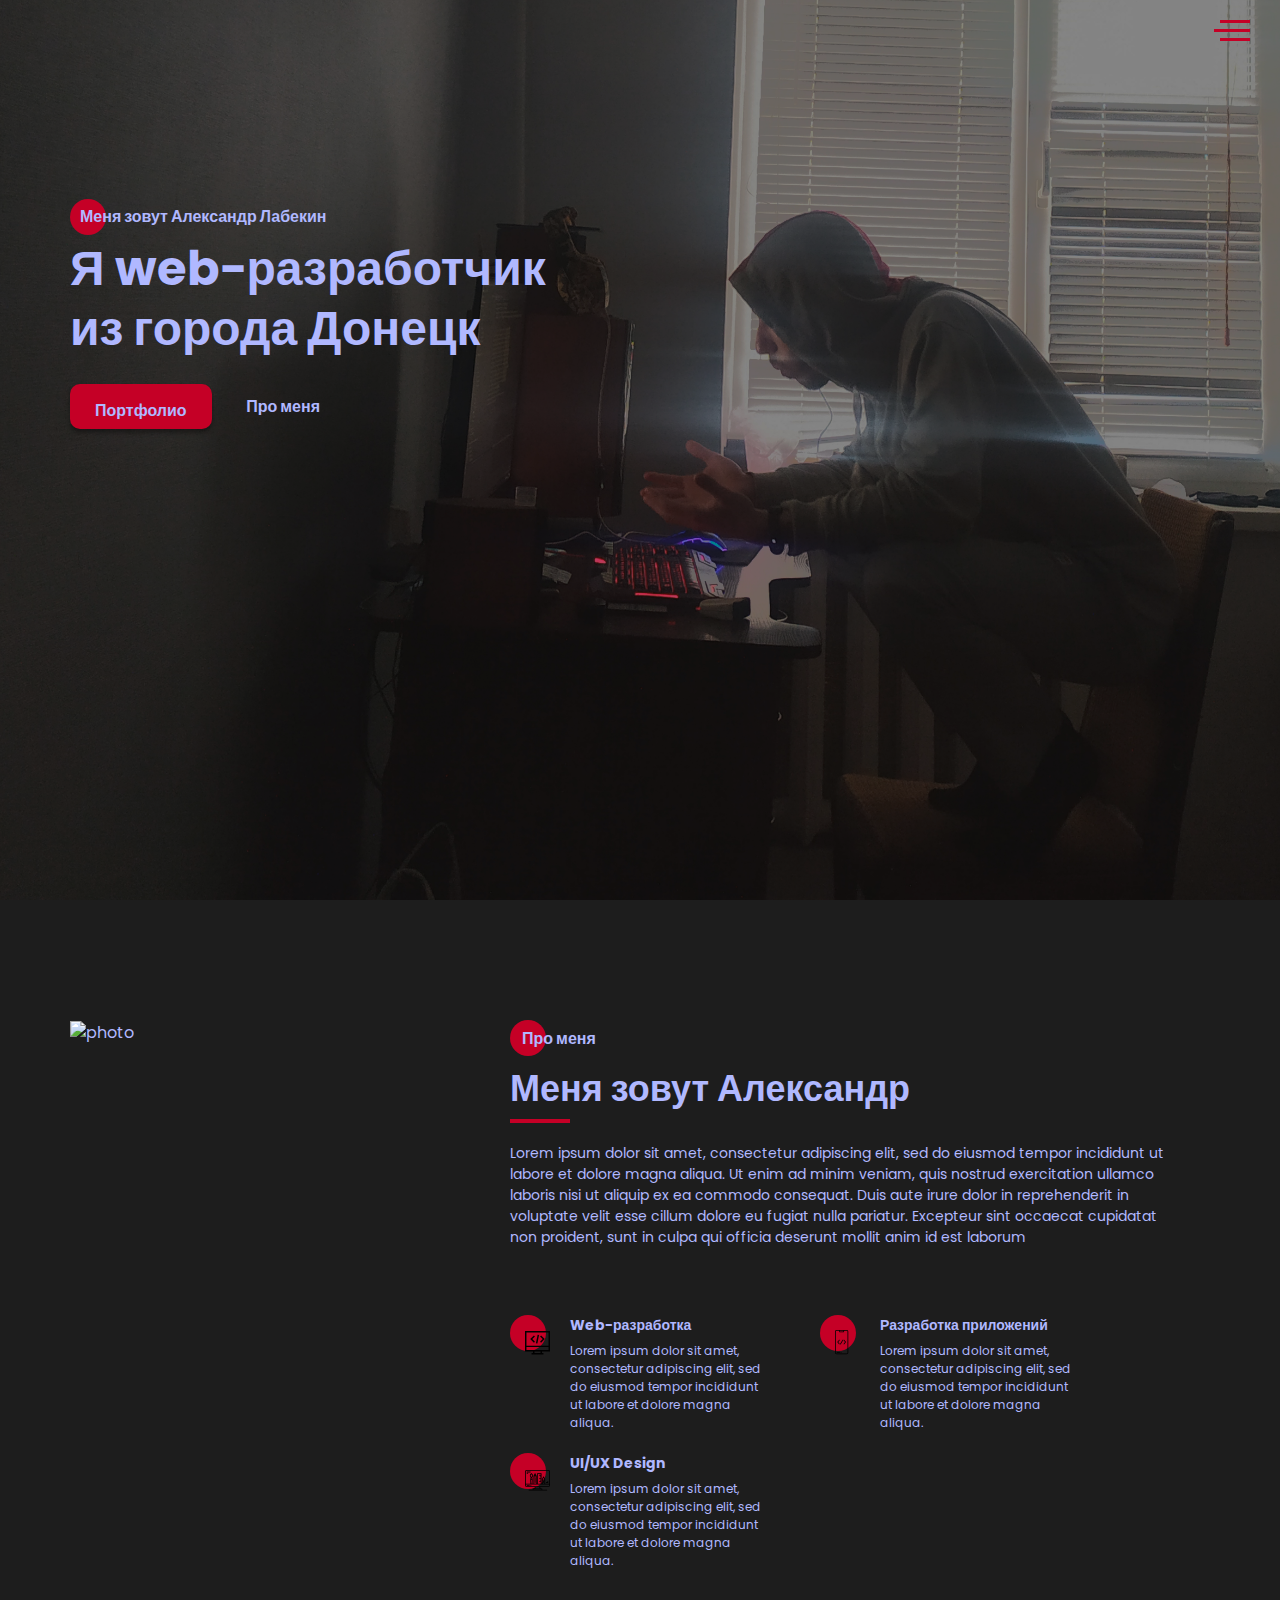
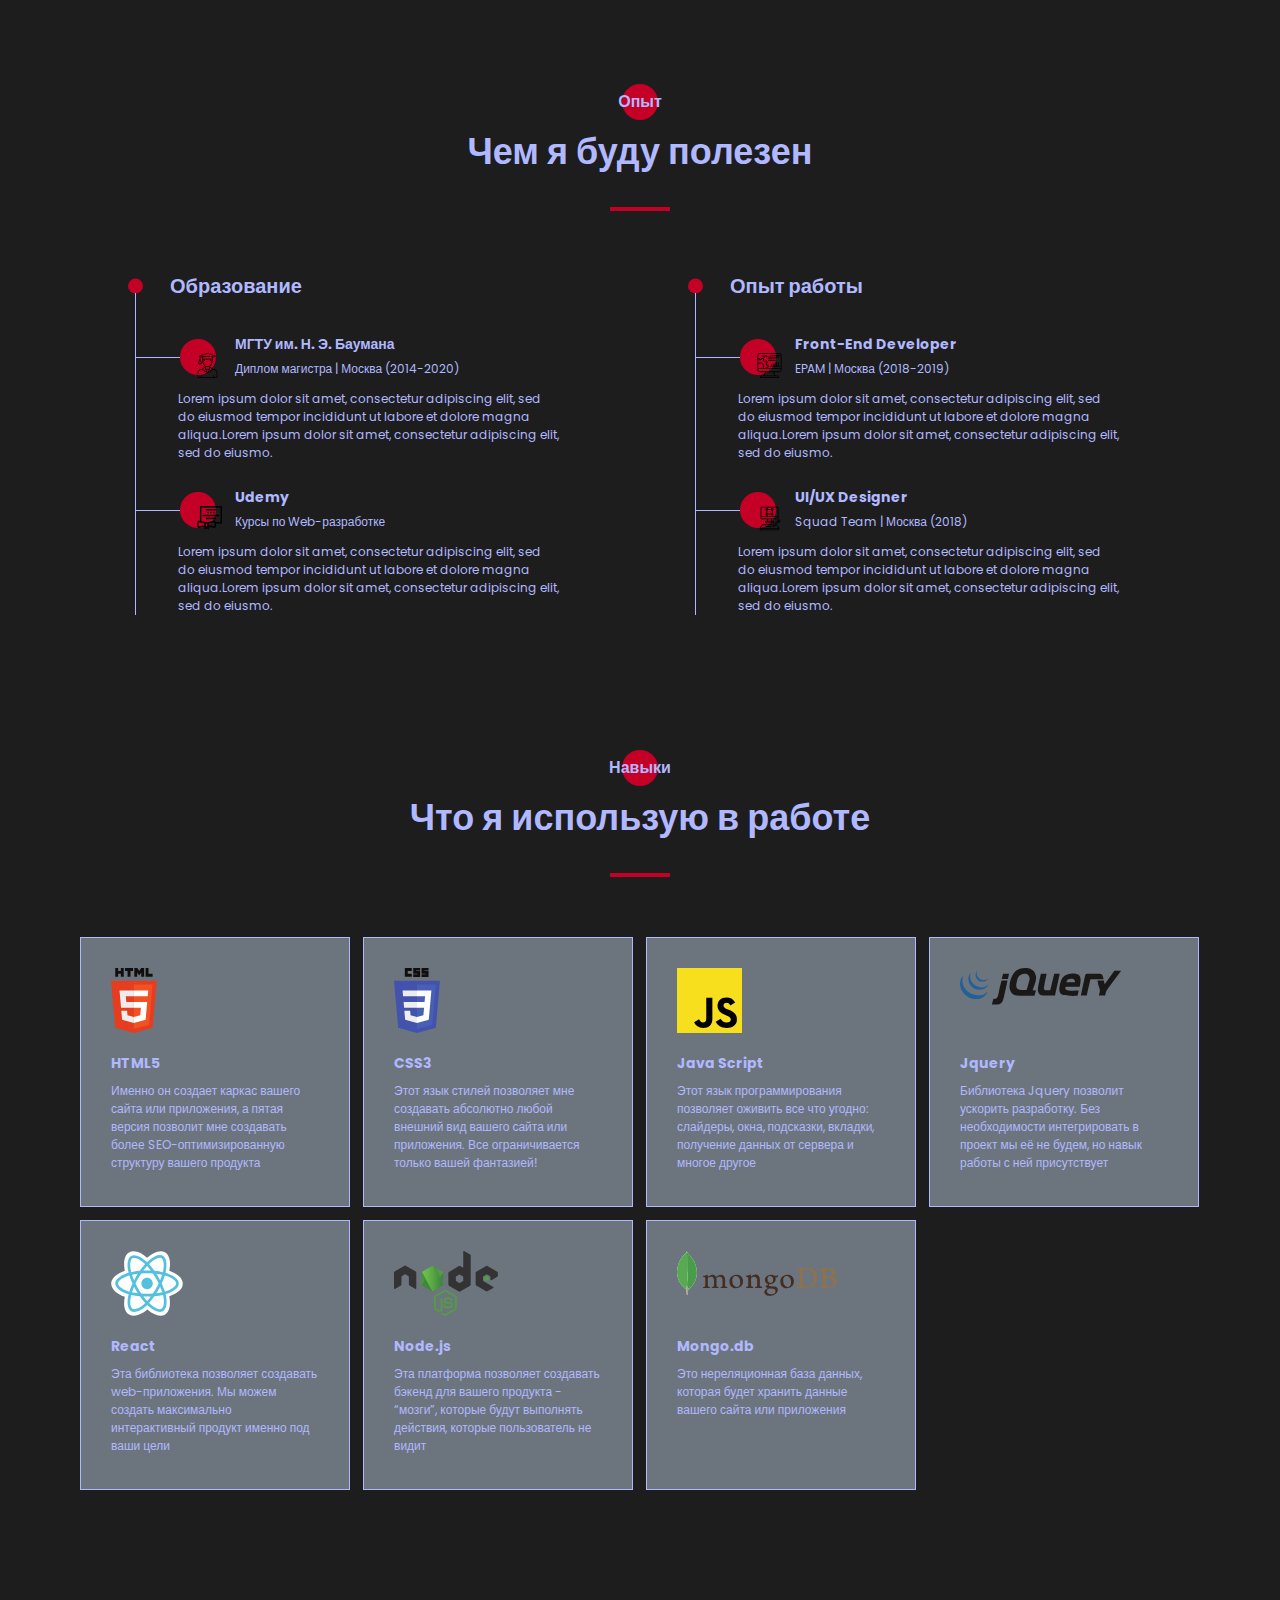
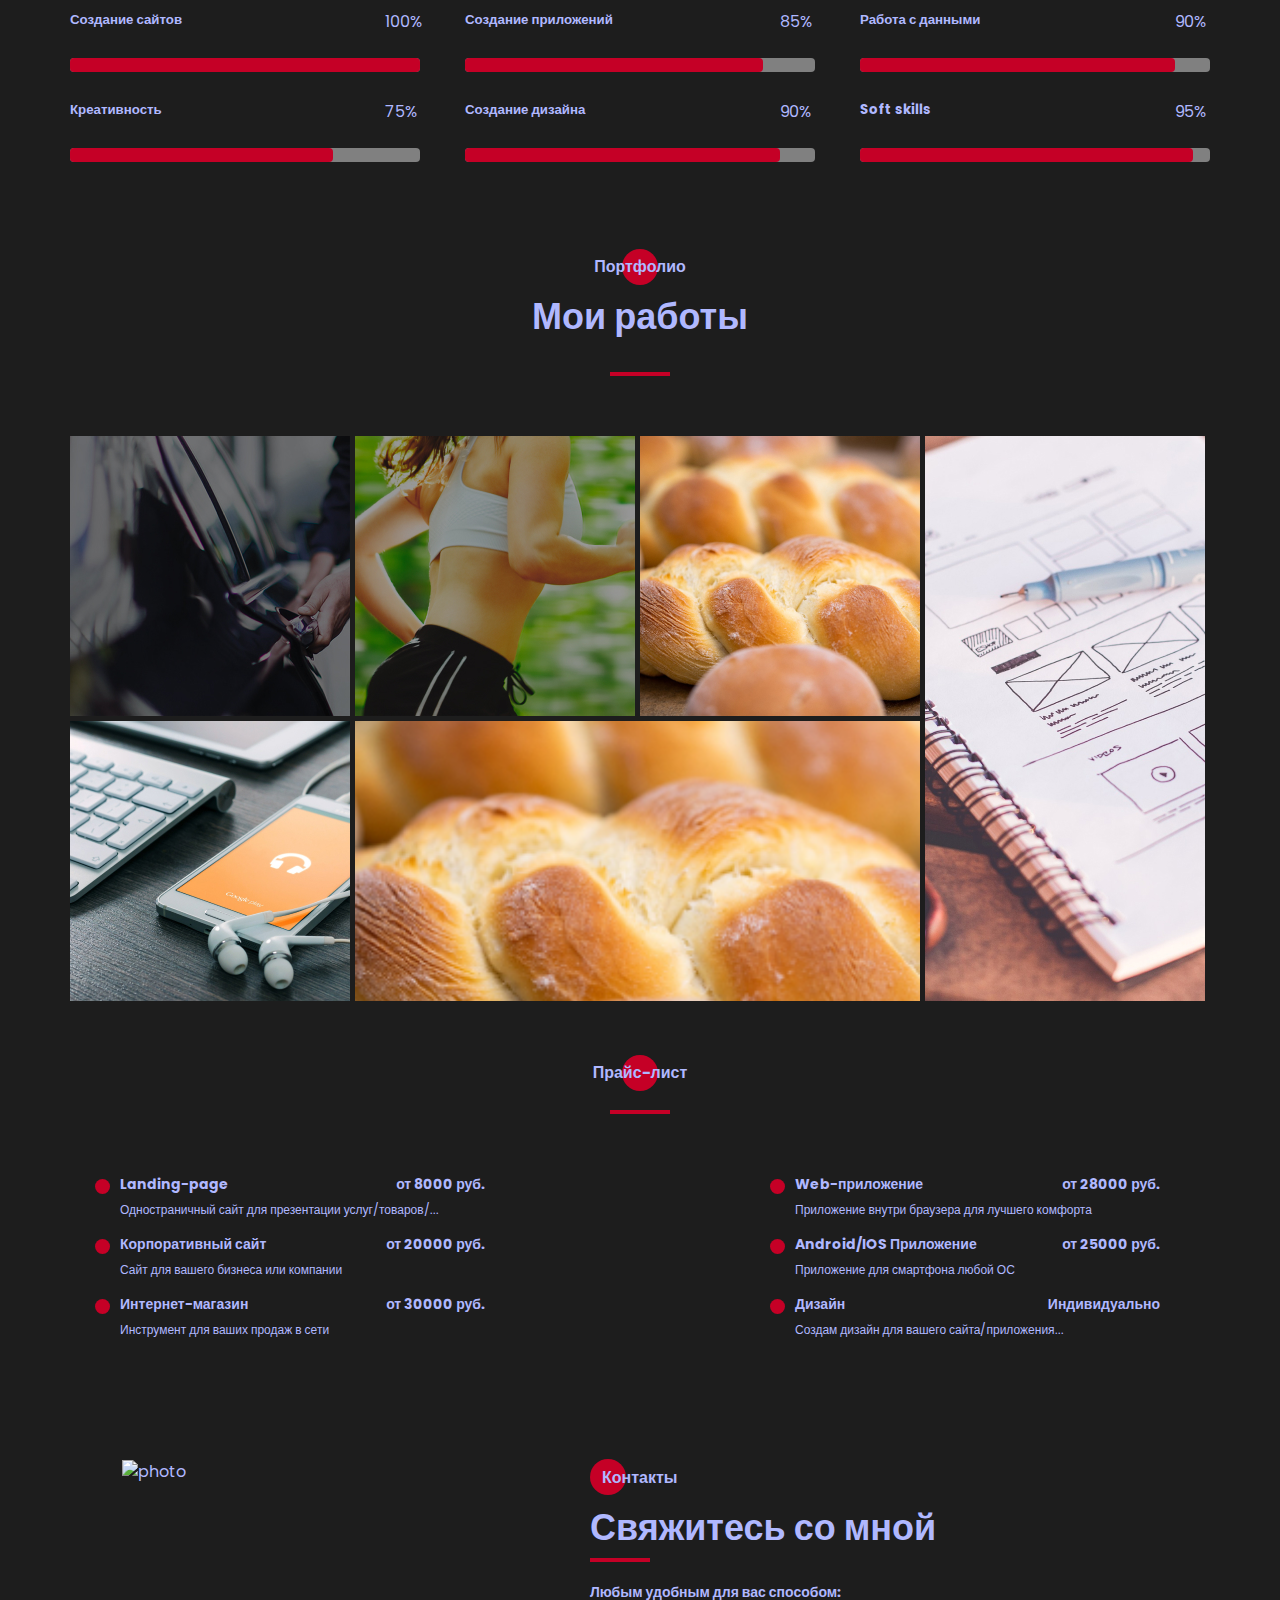
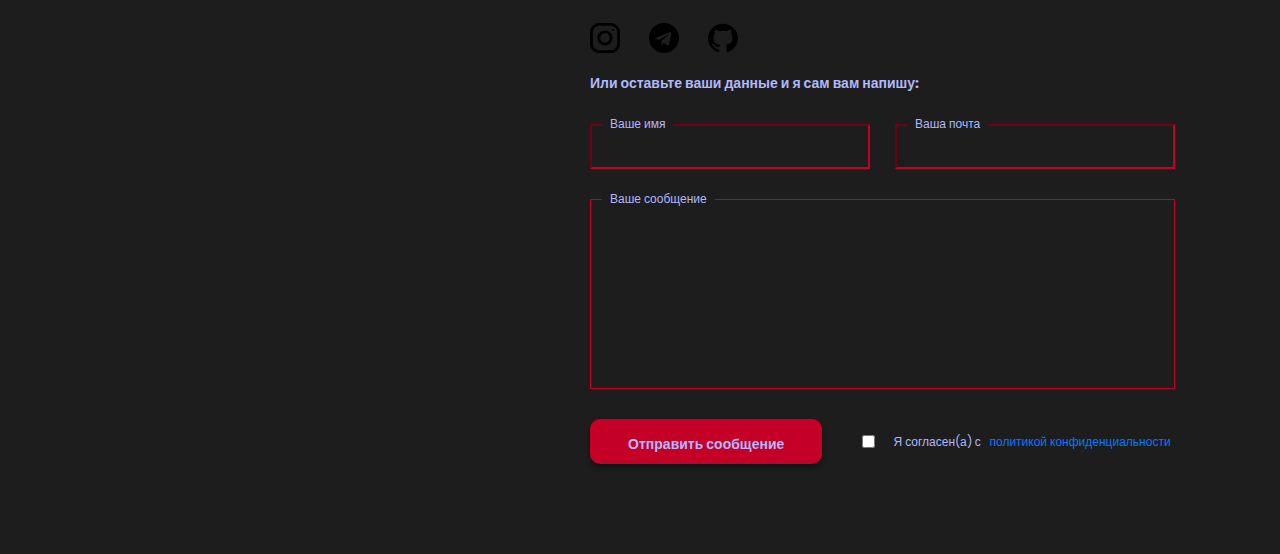
==== commit b5fdb0d4: "added portfolio" ====
--- a/portfolio/index.html
+++ b/portfolio/index.html
@@ -1 +1 @@
-<!DOCTYPE html><html lang="ru"><head><meta charset="UTF-8"><meta name="viewport" content="width=device-width,initial-scale=1"><meta http-equiv="X-UA-Compatible" content="ie=edge"><title>Portfolio</title><meta name="title" content="Мое портфолио"><meta name="description" content="Здесь вы сможете ознакомиться с моими работами и узнать больше обо мне"><link rel="stylesheet" href="https://cdnjs.cloudflare.com/ajax/libs/animate.css/4.1.1/animate.min.css"><!-- Open Graph / Facebook --><meta property="og:type" content="website"><meta property="og:url" content="https://metatags.io/"><meta property="og:title" content="Мое портфолио"><meta property="og:description" content="Здесь вы сможете ознакомиться с моими работами и узнать больше обо мне"><meta property="og:image" content="https://metatags.io/assets/meta-tags-16a33a6a8531e519cc0936fbba0ad904e52d35f34a46c97a2c9f6f7dd7d336f2.png"><!-- Twitter --><meta property="twitter:card" content="summary_large_image"><meta property="twitter:url" content="https://metatags.io/"><meta property="twitter:title" content="Мое портфолио"><meta property="twitter:description" content="Здесь вы сможете ознакомиться с моими работами и узнать больше обо мне"><meta property="twitter:image" content="https://metatags.io/assets/meta-tags-16a33a6a8531e519cc0936fbba0ad904e52d35f34a46c97a2c9f6f7dd7d336f2.png"><!-- Favicon  --><link rel="apple-touch-icon" sizes="57x57" href="icons/favicon//apple-icon-57x57.png"><link rel="apple-touch-icon" sizes="60x60" href="icons/favicon//apple-icon-60x60.png"><link rel="apple-touch-icon" sizes="72x72" href="icons/favicon//apple-icon-72x72.png"><link rel="apple-touch-icon" sizes="76x76" href="icons/favicon//apple-icon-76x76.png"><link rel="apple-touch-icon" sizes="114x114" href="icons/favicon//apple-icon-114x114.png"><link rel="apple-touch-icon" sizes="120x120" href="icons/favicon//apple-icon-120x120.png"><link rel="apple-touch-icon" sizes="144x144" href="icons/favicon//apple-icon-144x144.png"><link rel="apple-touch-icon" sizes="152x152" href="icons/favicon//apple-icon-152x152.png"><link rel="apple-touch-icon" sizes="180x180" href="icons/favicon//apple-icon-180x180.png"><link rel="icon" type="image/png" sizes="192x192" href="icons/favicon//android-icon-192x192.png"><link rel="icon" type="image/png" sizes="32x32" href="icons/favicon//favicon-32x32.png"><link rel="icon" type="image/png" sizes="96x96" href="icons/favicon//favicon-96x96.png"><link rel="icon" type="image/png" sizes="16x16" href="icons/favicon//favicon-16x16.png"><link rel="manifest" href="icons/favicon//manifest.json"><meta name="msapplication-TileColor" content="#ffffff"><meta name="msapplication-TileImage" content="icons/favicon//ms-icon-144x144.png"><meta name="theme-color" content="#ffffff"><link rel="stylesheet" href="css/style.min.css"></head><body><aside class="sidepanel"><a target="_blank" href="https://t.me/universe323" class="sidepanel__link"><svg width="20" height="20" viewBox="0 0 30 30" fill="none" xmlns="http://www.w3.org/2000/svg"><path d="M15 30C23.2863 30 30 23.2863 30 15C30 6.71375 23.2863 0 15 0C6.71375 0 0 6.71375 0 15C0 23.2863 6.71375 30 15 30ZM6.86375 14.675L21.3263 9.09875C21.9975 8.85625 22.5837 9.2625 22.3662 10.2775L22.3675 10.2762L19.905 21.8775C19.7225 22.7 19.2337 22.9 18.55 22.5125L14.8 19.7487L12.9912 21.4913C12.7912 21.6913 12.6225 21.86 12.235 21.86L12.5013 18.0438L19.4513 11.765C19.7537 11.4987 19.3837 11.3488 18.985 11.6138L10.3963 17.0212L6.69375 15.8663C5.89 15.6112 5.8725 15.0625 6.86375 14.675Z" fill="black"/></svg> </a><a target="_blank" href="https://www.instagram.com/_universe323" class="sidepanel__link"><svg width="20" height="20" viewBox="0 0 20 20" fill="none" xmlns="http://www.w3.org/2000/svg"><path d="M-6.01032e-07 6.25L-2.73196e-07 13.75C-1.22337e-07 17.2012 2.79875 20 6.25 20L13.75 20C17.2013 20 20 17.2012 20 13.75L20 6.25C20 2.79875 17.2012 -7.51891e-07 13.75 -6.01032e-07L6.25 -2.73196e-07C2.79875 -1.22337e-07 -7.51891e-07 2.79875 -6.01032e-07 6.25ZM13.75 1.875C16.1625 1.875 18.125 3.8375 18.125 6.25L18.125 13.75C18.125 16.1625 16.1625 18.125 13.75 18.125L6.25 18.125C3.8375 18.125 1.875 16.1625 1.875 13.75L1.875 6.25C1.875 3.8375 3.8375 1.875 6.25 1.875L13.75 1.875Z" fill="black"/><path d="M5 10C5 12.7612 7.23875 15 10 15C12.7613 15 15 12.7612 15 10C15 7.23875 12.7612 5 10 5C7.23875 5 5 7.23875 5 10ZM13.125 10C13.125 11.7225 11.7225 13.125 10 13.125C8.27625 13.125 6.875 11.7225 6.875 10C6.875 8.2775 8.27625 6.875 10 6.875C11.7225 6.875 13.125 8.2775 13.125 10Z" fill="black"/><path d="M5.29123 4.625C5.29123 4.25704 4.99295 3.95875 4.62499 3.95875C4.25703 3.95875 3.95874 4.25704 3.95874 4.625C3.95874 4.99296 4.25703 5.29125 4.62499 5.29125C4.99295 5.29125 5.29123 4.99296 5.29123 4.625Z" fill="black"/></svg> </a><a target="_blank" href="https://github.com/universe323" class="sidepanel__link"><svg width="20" height="20" viewBox="0 0 19 20" fill="none" xmlns="http://www.w3.org/2000/svg"><path d="M-4.37114e-07 9.99951C-1.95608e-07 15.5245 4.36167 19.9995 9.74107 19.9995C14.0457 19.9995 17.6962 17.1345 18.9832 13.162C19.0749 12.662 18.7734 12.4787 18.5148 12.4787C18.2835 12.4787 17.6706 12.487 16.8585 12.4912C17.4459 15.2728 15.5517 15.8595 15.5517 15.8595C14.4274 16.3145 14.1267 16.972 14.1267 16.972C13.5228 17.8778 13.5352 16.902 13.5352 16.902C13.603 15.8978 14.5389 15.3703 14.5389 15.3703C16.0283 14.4787 15.5979 13.0295 15.3493 12.4578C14.719 12.3678 14.2903 12.1103 14.0466 11.8245C13.8029 14.0453 12.9652 16.3795 9.23304 16.3795C8.16988 16.3795 7.30085 15.992 6.61933 15.3503C6.37316 15.4628 5.3827 15.8003 4.04116 15.2628C4.04116 15.2628 3.78012 14.4253 5.03988 12.5128C4.82345 11.7128 4.71606 10.8628 4.7111 10.0128C4.71606 9.16284 4.82345 8.31285 5.03988 7.51284C3.78012 5.61285 4.04116 4.77535 4.04116 4.77535C5.3827 4.23785 6.37316 4.57534 6.61933 4.67535C7.30085 4.03785 8.16988 3.65035 9.23304 3.65035C12.9752 3.65035 13.7987 5.98784 14.0383 8.21284C14.3307 7.86284 14.928 7.53784 15.8408 7.53784C17.1444 7.53784 18.1918 7.55034 18.5082 7.55034C18.7635 7.55034 19.0683 7.37534 18.9708 6.86284C17.692 2.86201 14.0391 -0.000488895 9.74107 -0.000488707C4.36167 -0.000488472 -6.7851e-07 4.47701 -4.37114e-07 9.99951Z" fill="black"/></svg></a><div class="sidepanel__divider"></div><div class="sidepanel__text"><span>Социальные сети</span></div></aside><div class="menu"><div class="menu_block"><div class="menu_close"><svg width="29" height="30" viewBox="0 0 29 30" fill="none" xmlns="http://www.w3.org/2000/svg"><path d="M17.1568 14.5231L28.4489 3.23075C29.1837 2.49623 29.1837 1.30861 28.4489 0.574085C27.7144 -0.160437 26.5267 -0.160437 25.7922 0.574085L14.4998 11.8665L3.20781 0.574085C2.47295 -0.160437 1.28567 -0.160437 0.551149 0.574085C-0.183716 1.30861 -0.183716 2.49623 0.551149 3.23075L11.8432 14.5231L0.551149 25.8155C-0.183716 26.55 -0.183716 27.7376 0.551149 28.4721C0.917206 28.8385 1.39852 29.0226 1.87948 29.0226C2.36045 29.0226 2.84141 28.8385 3.20781 28.4721L14.4998 17.1798L25.7922 28.4721C26.1586 28.8385 26.6396 29.0226 27.1205 29.0226C27.6015 29.0226 28.0825 28.8385 28.4489 28.4721C29.1837 27.7376 29.1837 26.55 28.4489 25.8155L17.1568 14.5231Z" fill="black"/></svg></div><nav><ul class="menu__list"><li class="menu__link"><a href="#about">ПРО МЕНЯ</a></li><li class="menu__link"><a href="#resume">МОЙ ОПЫТ</a></li><li class="menu__link"><a href="#skills">МОИ НАВЫКИ</a></li><li class="menu__link"><a href="#portfolio">МОИ РАБОТЫ</a></li><li class="menu__link"><a href="#price">ПРАЙС-ЛИСТ</a></li><li class="menu__link"><a href="#contacts">КОНТАКТЫ</a></li></ul></nav><div class="menu__social"><a target="_blank" href="https://github.com/universe323"><svg width="20" height="19" viewBox="0 0 20 19" fill="none" xmlns="http://www.w3.org/2000/svg"><path d="M10 0C4.475 0 0 4.36167 0 9.74107C0 14.0457 2.865 17.6962 6.8375 18.9832C7.3375 19.0749 7.52083 18.7734 7.52083 18.5148C7.52083 18.2835 7.5125 17.6706 7.50833 16.8585C4.72667 17.4459 4.14 15.5517 4.14 15.5517C3.685 14.4274 3.0275 14.1267 3.0275 14.1267C2.12167 13.5228 3.0975 13.5352 3.0975 13.5352C4.10167 13.603 4.62917 14.5389 4.62917 14.5389C5.52083 16.0283 6.97 15.5979 7.54167 15.3493C7.63167 14.719 7.88917 14.2903 8.175 14.0466C5.95417 13.8029 3.62 12.9652 3.62 9.23304C3.62 8.16988 4.0075 7.30085 4.64917 6.61934C4.53667 6.37317 4.19917 5.3827 4.73667 4.04116C4.73667 4.04116 5.57417 3.78012 7.48667 5.03988C8.28667 4.82345 9.13667 4.71606 9.98667 4.7111C10.8367 4.71606 11.6867 4.82345 12.4867 5.03988C14.3867 3.78012 15.2242 4.04116 15.2242 4.04116C15.7617 5.3827 15.4242 6.37317 15.3242 6.61934C15.9617 7.30085 16.3492 8.16988 16.3492 9.23304C16.3492 12.9752 14.0117 13.7987 11.7867 14.0383C12.1367 14.3307 12.4617 14.928 12.4617 15.8408C12.4617 17.1444 12.4492 18.1918 12.4492 18.5082C12.4492 18.7635 12.6242 19.0683 13.1367 18.9708C17.1375 17.692 20 14.0391 20 9.74107C20 4.36167 15.5225 0 10 0Z" fill="#212121"/></svg></a><a target="_blank" href="https://www.instagram.com/_universe323"><svg width="20" height="20" viewBox="0 0 20 20" fill="none" xmlns="http://www.w3.org/2000/svg"><path d="M13.7495 0L6.24951 0C2.79826 0 -0.000488281 2.79875 -0.000488281 6.25L-0.000488281 13.75C-0.000488281 17.2013 2.79826 20 6.24951 20L13.7495 20C17.2008 20 19.9995 17.2013 19.9995 13.75L19.9995 6.25C19.9995 2.79875 17.2008 0 13.7495 0ZM18.1245 13.75C18.1245 16.1625 16.162 18.125 13.7495 18.125L6.24951 18.125C3.83701 18.125 1.87451 16.1625 1.87451 13.75L1.87451 6.25C1.87451 3.8375 3.83701 1.875 6.24951 1.875L13.7495 1.875C16.162 1.875 18.1245 3.8375 18.1245 6.25L18.1245 13.75Z" fill="black"/><path d="M9.99951 5C7.23826 5 4.99951 7.23875 4.99951 10C4.99951 12.7613 7.23826 15 9.99951 15C12.7608 15 14.9995 12.7613 14.9995 10C14.9995 7.23875 12.7608 5 9.99951 5ZM9.99951 13.125C8.27701 13.125 6.87451 11.7225 6.87451 10C6.87451 8.27625 8.27701 6.875 9.99951 6.875C11.722 6.875 13.1245 8.27625 13.1245 10C13.1245 11.7225 11.722 13.125 9.99951 13.125Z" fill="black"/><path d="M15.3745 5.29123C15.7425 5.29123 16.0408 4.99295 16.0408 4.62499C16.0408 4.25703 15.7425 3.95874 15.3745 3.95874C15.0065 3.95874 14.7083 4.25703 14.7083 4.62499C14.7083 4.99295 15.0065 5.29123 15.3745 5.29123Z" fill="black"/></svg></a><a target="_blank" href="https://t.me/universe323"><svg width="20" height="20" viewBox="0 0 30 30" fill="none" xmlns="http://www.w3.org/2000/svg"><path d="M15 30C23.2863 30 30 23.2863 30 15C30 6.71375 23.2863 0 15 0C6.71375 0 0 6.71375 0 15C0 23.2863 6.71375 30 15 30ZM6.86375 14.675L21.3263 9.09875C21.9975 8.85625 22.5837 9.2625 22.3662 10.2775L22.3675 10.2762L19.905 21.8775C19.7225 22.7 19.2337 22.9 18.55 22.5125L14.8 19.7487L12.9912 21.4913C12.7912 21.6913 12.6225 21.86 12.235 21.86L12.5013 18.0438L19.4513 11.765C19.7537 11.4987 19.3837 11.3488 18.985 11.6138L10.3963 17.0212L6.69375 15.8663C5.89 15.6112 5.8725 15.0625 6.86375 14.675Z" fill="black"/></svg></a></div></div><div class="menu_overlay"></div></div><section class="promo"><div class="humburger"><span></span> <span class="long"></span> <span></span></div><div class="container"><div class="title title_fz16 promo__subtitle">Меня зовут Александр Лабекин</div><h1 class="title title_fz48 promo__title">Я web-разработчик<br>из города Донецк</h1><div class="promo__btns"><a href="#" class="promo__link btn">Портфолио</a> <a href="#" class="promo__link">Про меня</a></div></div></section><section id="about" class="about"><div class="container"><div class="about__wrapper"><div class="about__photo"><img src="../img/about_bg.png" alt="photo" class="about__img"></div><div class="about__descr"><h2 class="title title_fz16 about__title">Про меня</h2><div class="title title_fz36 about__subtitle">Меня зовут Александр</div><div class="divider"></div><p class="about__text">Lorem ipsum dolor sit amet, consectetur adipiscing elit, sed do eiusmod tempor incididunt ut labore et dolore magna aliqua. Ut enim ad minim veniam, quis nostrud exercitation ullamco laboris nisi ut aliquip ex ea commodo consequat. Duis aute irure dolor in reprehenderit in voluptate velit esse cillum dolore eu fugiat nulla pariatur. Excepteur sint occaecat cupidatat non proident, sunt in culpa qui officia deserunt mollit anim id est laborum</p></div><div class="about__skills"><div class="about__skills-item"><div class="about__skills-circle"><img src="icons/about_me/web_development.svg" alt="web-dev"></div><div><div class="title title_fz14">Web-разработка</div><div class="about__skills-text">Lorem ipsum dolor sit amet, consectetur adipiscing elit, sed do eiusmod tempor incididunt ut labore et dolore magna aliqua.</div></div></div><div class="about__skills-item"><div class="about__skills-circle"><img src="icons/about_me/mobile_dev.svg" alt="mob-dev"></div><div><div class="title title_fz14">Разработка приложений</div><div class="about__skills-text">Lorem ipsum dolor sit amet, consectetur adipiscing elit, sed do eiusmod tempor incididunt ut labore et dolore magna aliqua.</div></div></div><div class="about__skills-item"><div class="about__skills-circle"><img src="icons/about_me/design.svg" alt="design"></div><div><div class="title title_fz14">UI/UX Design</div><div class="about__skills-text">Lorem ipsum dolor sit amet, consectetur adipiscing elit, sed do eiusmod tempor incididunt ut labore et dolore magna aliqua.</div></div></div></div></div></div></section><section id="resume" class="resume"><div class="container"><h2 class="title title_fz16 title__section-title">Опыт</h2><p class="title title_fz36 title__section-subtitle title__section-subtitle-animated">Чем я буду полезен</p><div class="divider"></div><div class="resume__wrapper"><div class="resume__column"><h3 class="title title_fz20 resume__column-title">Образование</h3><ul><li><div class="resume__item"><div class="resume__item-head"><div class="resume__item-icon"><img src="icons/experience/university.svg" alt="university"></div><h4 class="title_fz14">МГТУ им. Н. Э. Баумана</h4><div class="resume__item-location">Диплом магистра | Москва (2014-2020)</div></div><div class="resume__item-body">Lorem ipsum dolor sit amet, consectetur adipiscing elit, sed do eiusmod tempor incididunt ut labore et dolore magna aliqua.Lorem ipsum dolor sit amet, consectetur adipiscing elit, sed do eiusmo.</div></div></li><li><div class="resume__item"><div class="resume__item-head"><div class="resume__item-icon"><img src="icons/experience/courses.svg" alt="university"></div><h4 class="title_fz14">Udemy</h4><div class="resume__item-location">Курсы по Web-разработке</div></div><div class="resume__item-body">Lorem ipsum dolor sit amet, consectetur adipiscing elit, sed do eiusmod tempor incididunt ut labore et dolore magna aliqua.Lorem ipsum dolor sit amet, consectetur adipiscing elit, sed do eiusmo.</div></div></li></ul></div><div class="resume__column"><h3 class="title title_fz20 resume__column-title">Опыт работы</h3><ul><li><div class="resume__item"><div class="resume__item-head"><div class="resume__item-icon"><img src="icons/experience/developer.svg" alt="university"></div><h4 class="title_fz14">Front-End Developer</h4><div class="resume__item-location">EPAM | Москва (2018-2019)</div></div><div class="resume__item-body">Lorem ipsum dolor sit amet, consectetur adipiscing elit, sed do eiusmod tempor incididunt ut labore et dolore magna aliqua.Lorem ipsum dolor sit amet, consectetur adipiscing elit, sed do eiusmo.</div></div></li><li><div class="resume__item"><div class="resume__item-head"><div class="resume__item-icon"><img src="icons/experience/designer.svg" alt="university"></div><h4 class="title_fz14">UI/UX Designer</h4><div class="resume__item-location">Squad Team | Москва (2018)</div></div><div class="resume__item-body">Lorem ipsum dolor sit amet, consectetur adipiscing elit, sed do eiusmod tempor incididunt ut labore et dolore magna aliqua.Lorem ipsum dolor sit amet, consectetur adipiscing elit, sed do eiusmo.</div></div></li></ul></div></div></div></section><section id="skills" class="skills"><div class="container"><h2 class="title title_fz16 title__section-title">Навыки</h2><p class="title title_fz36 title__section-subtitle title__section-subtitle-animated">Что я использую в работе</p><div class="divider"></div><div class="skills__wrapper"><div class="skills__item"><div class="skills__item-img"><img src="icons/skills/html5.svg" alt="html5" class="skills__item-picture"></div><h4 class="title title_fz14 skills__item-title">HTML5</h4><div class="skills__item-descr">Именно он создает каркас вашего сайта или приложения, а пятая версия позволит мне создавать более SEO-оптимизированную структуру вашего продукта</div></div><div class="skills__item"><div class="skills__item-img"><img src="icons/skills/css3.svg" alt="css3" class="skills__item-picture"></div><h4 class="title title_fz14 skills__item-title">CSS3</h4><div class="skills__item-descr">Этот язык стилей позволяет мне создавать абсолютно любой внешний вид вашего сайта или приложения. Все ограничивается только вашей фантазией!</div></div><div class="skills__item"><div class="skills__item-img"><img src="icons/skills/js.svg" alt="JavaScript" class="skills__item-picture"></div><h4 class="title title_fz14 skills__item-title">Java Script</h4><div class="skills__item-descr">Этот язык программирования позволяет оживить все что угодно: слайдеры, окна, подсказки, вкладки, получение данных от сервера и многое другое</div></div><div class="skills__item"><div class="skills__item-img"><img src="icons/skills/jquery.svg" alt="Jquery" class="skills__item-picture"></div><h4 class="title title_fz14 skills__item-title">Jquery</h4><div class="skills__item-descr">Библиотека Jquery позволит ускорить разработку. Без необходимости интегрировать в проект мы её не будем, но навык работы с ней присутствует</div></div><div class="skills__item"><div class="skills__item-img"><img src="icons/skills/react.svg" alt="React" class="skills__item-picture"></div><h4 class="title title_fz14 skills__item-title">React</h4><div class="skills__item-descr">Эта библиотека позволяет создавать web-приложения. Мы можем создать максимально интерактивный продукт именно под ваши цели</div></div><div class="skills__item"><div class="skills__item-img"><img src="icons/skills/node.js.svg" alt="Node.js" class="skills__item-picture"></div><h4 class="title title_fz14 skills__item-title">Node.js</h4><div class="skills__item-descr">Эта платформа позволяет создавать бэкенд для вашего продукта - “мозги”, которые будут выполнять действия, которые пользователь не видит</div></div><div class="skills__item"><div class="skills__item-img"><img src="icons/skills/mongo.db.svg" alt="mongo.db" class="skills__item-picture"></div><h4 class="title title_fz14 skills__item-title">Mongo.db</h4><div class="skills__item-descr">Это нереляционная база данных, которая будет хранить данные вашего сайта или приложения</div></div></div><div class="skills__stat"><div class="skills__stat-item"><h5 class="skills__stat-title">Создание сайтов</h5><div class="skills__stat-counter">100%</div><div class="skills__stat-load"><span></span></div></div><div class="skills__stat-item"><h5 class="skills__stat-title">Создание приложений</h5><div class="skills__stat-counter">85%</div><div class="skills__stat-load"><span></span></div></div><div class="skills__stat-item"><h5 class="skills__stat-title">Работа с данными</h5><div class="skills__stat-counter">90%</div><div class="skills__stat-load"><span></span></div></div><div class="skills__stat-item"><h5 class="skills__stat-title">Креативность</h5><div class="skills__stat-counter">75%</div><div class="skills__stat-load"><span></span></div></div><div class="skills__stat-item"><h5 class="skills__stat-title">Создание дизайна</h5><div class="skills__stat-counter">90%</div><div class="skills__stat-load"><span></span></div></div><div class="skills__stat-item"><h5 class="skills__stat-title">Soft skills</h5><div class="skills__stat-counter">95%</div><div class="skills__stat-load"><span></span></div></div></div></div></section><section id="portfolio" class="portfolio"><div class="container"><h2 class="title title_fz16 title__section-title">Портфолио</h2><p class="title title_fz36 title__section-subtitle title__section-subtitle-animated">Мои работы</p><div class="divider"></div><div class="portfolio__wrapper"><a target="_blank" href="https://universe323.github.io" class="portfolio__item"><img src="img/works/uber.jpg" alt="uber"></a><a target="_blank" href="https://universe323.github.io/pulse/" class="portfolio__item"><img src="img/works/pulse.jpg" alt="pulse"></a><a href="#" class="portfolio__item"><img src="img/works/bread.jpg" alt="bread"></a><a href="#" class="portfolio__item vertical"><img src="img/works/plans.jpg" alt="test"></a><a href="#" class="portfolio__item"><img src="img/works/ipad.jpg" alt="test"></a><a href="#" class="portfolio__item horizontal"><img src="img/works/bread.jpg" alt="test"></a></div></div></section><section id="price" class="price"><div class="container"><h2 class="title title_fz16 title__section-title">Прайс-лист</h2><div class="divider"></div><div class="price__wrapper"><div class="price__item"><div class="title title_fz14 price__item-title">Landing-page</div><div class="title title_fz14 price__item-cost">от 8000 руб.</div><div class="price__item-descr">Одностраничный сайт для презентации услуг/товаров/...</div></div><div class="price__item"><div class="title title_fz14 price__item-title">Web-приложение</div><div class="title title_fz14 price__item-cost">от 28000 руб.</div><div class="price__item-descr">Приложение внутри браузера для лучшего комфорта</div></div><div class="price__item"><div class="title title_fz14 price__item-title">Корпоративный сайт</div><div class="title title_fz14 price__item-cost">от 20000 руб.</div><div class="price__item-descr">Сайт для вашего бизнеса или компании</div></div><div class="price__item"><div class="title title_fz14 price__item-title">Android/IOS Приложение</div><div class="title title_fz14 price__item-cost">от 25000 руб.</div><div class="price__item-descr">Приложение для смартфона любой ОС</div></div><div class="price__item"><div class="title title_fz14 price__item-title">Интернет-магазин</div><div class="title title_fz14 price__item-cost">от 30000 руб.</div><div class="price__item-descr">Инструмент для ваших продаж в сети</div></div><div class="price__item"><div class="title title_fz14 price__item-title">Дизайн</div><div class="title title_fz14 price__item-cost">Индивидуально</div><div class="price__item-descr">Создам дизайн для вашего сайта/приложения...</div></div></div></div></section><section id="contacts" class="contacts"><div class="container"><div class="contacts__wrapper"><div class="contacts__photo"><img src="../img/about_bg.png" alt="photo" class="about__img"></div><div class="contacts__descr"><h2 class="title title_fz16 contacts__title">Контакты</h2><div class="title title_fz36 contacts__subtitle">Свяжитесь со мной</div><div class="divider"></div><div class="title title_fz14 contacts__text">Любым удобным для вас способом:</div><div class="contacts__social"><a target="_blank" href="https://www.instagram.com/_universe323" class="contacts__link"><svg width="30" height="30" viewBox="0 0 20 20" fill="none" xmlns="http://www.w3.org/2000/svg"><path d="M13.7495 0L6.24951 0C2.79826 0 -0.000488281 2.79875 -0.000488281 6.25L-0.000488281 13.75C-0.000488281 17.2013 2.79826 20 6.24951 20L13.7495 20C17.2008 20 19.9995 17.2013 19.9995 13.75L19.9995 6.25C19.9995 2.79875 17.2008 0 13.7495 0ZM18.1245 13.75C18.1245 16.1625 16.162 18.125 13.7495 18.125L6.24951 18.125C3.83701 18.125 1.87451 16.1625 1.87451 13.75L1.87451 6.25C1.87451 3.8375 3.83701 1.875 6.24951 1.875L13.7495 1.875C16.162 1.875 18.1245 3.8375 18.1245 6.25L18.1245 13.75Z" fill="black"/><path d="M9.99951 5C7.23826 5 4.99951 7.23875 4.99951 10C4.99951 12.7613 7.23826 15 9.99951 15C12.7608 15 14.9995 12.7613 14.9995 10C14.9995 7.23875 12.7608 5 9.99951 5ZM9.99951 13.125C8.27701 13.125 6.87451 11.7225 6.87451 10C6.87451 8.27625 8.27701 6.875 9.99951 6.875C11.722 6.875 13.1245 8.27625 13.1245 10C13.1245 11.7225 11.722 13.125 9.99951 13.125Z" fill="black"/><path d="M15.3745 5.29123C15.7425 5.29123 16.0408 4.99295 16.0408 4.62499C16.0408 4.25703 15.7425 3.95874 15.3745 3.95874C15.0065 3.95874 14.7083 4.25703 14.7083 4.62499C14.7083 4.99295 15.0065 5.29123 15.3745 5.29123Z" fill="black"/></svg> </a><a target="_blank" href="https://t.me/universe323" class="contacts__link"><svg width="30" height="30" viewBox="0 0 30 30" fill="none" xmlns="http://www.w3.org/2000/svg"><path d="M15 30C23.2863 30 30 23.2863 30 15C30 6.71375 23.2863 0 15 0C6.71375 0 0 6.71375 0 15C0 23.2863 6.71375 30 15 30ZM6.86375 14.675L21.3263 9.09875C21.9975 8.85625 22.5837 9.2625 22.3662 10.2775L22.3675 10.2762L19.905 21.8775C19.7225 22.7 19.2337 22.9 18.55 22.5125L14.8 19.7487L12.9912 21.4913C12.7912 21.6913 12.6225 21.86 12.235 21.86L12.5013 18.0438L19.4513 11.765C19.7537 11.4987 19.3837 11.3488 18.985 11.6138L10.3963 17.0212L6.69375 15.8663C5.89 15.6112 5.8725 15.0625 6.86375 14.675Z" fill="black"/></svg> </a><a target="_blank" href="https://github.com/universe323" class="contacts__link"><svg width="30" height="39" viewBox="0 0 20 19" fill="none" xmlns="http://www.w3.org/2000/svg"><path d="M10 0C4.475 0 0 4.36167 0 9.74107C0 14.0457 2.865 17.6962 6.8375 18.9832C7.3375 19.0749 7.52083 18.7734 7.52083 18.5148C7.52083 18.2835 7.5125 17.6706 7.50833 16.8585C4.72667 17.4459 4.14 15.5517 4.14 15.5517C3.685 14.4274 3.0275 14.1267 3.0275 14.1267C2.12167 13.5228 3.0975 13.5352 3.0975 13.5352C4.10167 13.603 4.62917 14.5389 4.62917 14.5389C5.52083 16.0283 6.97 15.5979 7.54167 15.3493C7.63167 14.719 7.88917 14.2903 8.175 14.0466C5.95417 13.8029 3.62 12.9652 3.62 9.23304C3.62 8.16988 4.0075 7.30085 4.64917 6.61934C4.53667 6.37317 4.19917 5.3827 4.73667 4.04116C4.73667 4.04116 5.57417 3.78012 7.48667 5.03988C8.28667 4.82345 9.13667 4.71606 9.98667 4.7111C10.8367 4.71606 11.6867 4.82345 12.4867 5.03988C14.3867 3.78012 15.2242 4.04116 15.2242 4.04116C15.7617 5.3827 15.4242 6.37317 15.3242 6.61934C15.9617 7.30085 16.3492 8.16988 16.3492 9.23304C16.3492 12.9752 14.0117 13.7987 11.7867 14.0383C12.1367 14.3307 12.4617 14.928 12.4617 15.8408C12.4617 17.1444 12.4492 18.1918 12.4492 18.5082C12.4492 18.7635 12.6242 19.0683 13.1367 18.9708C17.1375 17.692 20 14.0391 20 9.74107C20 4.36167 15.5225 0 10 0Z" fill="black"/></svg></a></div><div class="title title_fz14 contacts__text">Или оставьте ваши данные и я сам вам напишу:</div><form action="#" class="contacts__form"><div class="contacts__input"><input required name="name" id="name" type="text"> <label for="name">Ваше имя</label></div><div class="contacts__input"><input required name="email" id="email" type="email"> <label for="email">Ваша почта</label></div><div class="contacts__textarea"><textarea name="text" id="text" cols="30" rows="10"></textarea> <label for="text">Ваше сообщение</label></div><div class="contacts__triggers"><button class="contacts__btn btn">Отправить сообщение</button><div class="contacts__policy"><input required type="checkbox"> Я согласен(а) с <a target="_blank" href="/policy.html">политикой конфиденциальности</a></div></div></form></div></div></div></section><script src="js/script.js"></script></body></html>+<!DOCTYPE html><html lang="ru"><head><meta charset="UTF-8"><meta name="viewport" content="width=device-width,initial-scale=1"><meta http-equiv="X-UA-Compatible" content="ie=edge"><title>Portfolio</title><meta name="title" content="Мое портфолио"><meta name="description" content="Здесь вы сможете ознакомиться с моими работами и узнать больше обо мне"><link rel="stylesheet" href="https://cdnjs.cloudflare.com/ajax/libs/animate.css/4.1.1/animate.min.css"><!-- Open Graph / Facebook --><meta property="og:type" content="website"><meta property="og:url" content="https://metatags.io/"><meta property="og:title" content="Мое портфолио"><meta property="og:description" content="Здесь вы сможете ознакомиться с моими работами и узнать больше обо мне"><meta property="og:image" content="https://metatags.io/assets/meta-tags-16a33a6a8531e519cc0936fbba0ad904e52d35f34a46c97a2c9f6f7dd7d336f2.png"><!-- Twitter --><meta property="twitter:card" content="summary_large_image"><meta property="twitter:url" content="https://metatags.io/"><meta property="twitter:title" content="Мое портфолио"><meta property="twitter:description" content="Здесь вы сможете ознакомиться с моими работами и узнать больше обо мне"><meta property="twitter:image" content="https://metatags.io/assets/meta-tags-16a33a6a8531e519cc0936fbba0ad904e52d35f34a46c97a2c9f6f7dd7d336f2.png"><!-- Favicon  --><link rel="apple-touch-icon" sizes="57x57" href="icons/favicon//apple-icon-57x57.png"><link rel="apple-touch-icon" sizes="60x60" href="icons/favicon//apple-icon-60x60.png"><link rel="apple-touch-icon" sizes="72x72" href="icons/favicon//apple-icon-72x72.png"><link rel="apple-touch-icon" sizes="76x76" href="icons/favicon//apple-icon-76x76.png"><link rel="apple-touch-icon" sizes="114x114" href="icons/favicon//apple-icon-114x114.png"><link rel="apple-touch-icon" sizes="120x120" href="icons/favicon//apple-icon-120x120.png"><link rel="apple-touch-icon" sizes="144x144" href="icons/favicon//apple-icon-144x144.png"><link rel="apple-touch-icon" sizes="152x152" href="icons/favicon//apple-icon-152x152.png"><link rel="apple-touch-icon" sizes="180x180" href="icons/favicon//apple-icon-180x180.png"><link rel="icon" type="image/png" sizes="192x192" href="icons/favicon//android-icon-192x192.png"><link rel="icon" type="image/png" sizes="32x32" href="icons/favicon//favicon-32x32.png"><link rel="icon" type="image/png" sizes="96x96" href="icons/favicon//favicon-96x96.png"><link rel="icon" type="image/png" sizes="16x16" href="icons/favicon//favicon-16x16.png"><link rel="manifest" href="icons/favicon//manifest.json"><meta name="msapplication-TileColor" content="#ffffff"><meta name="msapplication-TileImage" content="icons/favicon//ms-icon-144x144.png"><meta name="theme-color" content="#ffffff"><link rel="stylesheet" href="css/style.min.css"></head><body><aside class="sidepanel"><a target="_blank" href="https://t.me/universe323" class="sidepanel__link"><svg width="20" height="20" viewBox="0 0 30 30" fill="none" xmlns="http://www.w3.org/2000/svg"><path d="M15 30C23.2863 30 30 23.2863 30 15C30 6.71375 23.2863 0 15 0C6.71375 0 0 6.71375 0 15C0 23.2863 6.71375 30 15 30ZM6.86375 14.675L21.3263 9.09875C21.9975 8.85625 22.5837 9.2625 22.3662 10.2775L22.3675 10.2762L19.905 21.8775C19.7225 22.7 19.2337 22.9 18.55 22.5125L14.8 19.7487L12.9912 21.4913C12.7912 21.6913 12.6225 21.86 12.235 21.86L12.5013 18.0438L19.4513 11.765C19.7537 11.4987 19.3837 11.3488 18.985 11.6138L10.3963 17.0212L6.69375 15.8663C5.89 15.6112 5.8725 15.0625 6.86375 14.675Z" fill="black"/></svg> </a><a target="_blank" href="https://www.instagram.com/_universe323" class="sidepanel__link"><svg width="20" height="20" viewBox="0 0 20 20" fill="none" xmlns="http://www.w3.org/2000/svg"><path d="M-6.01032e-07 6.25L-2.73196e-07 13.75C-1.22337e-07 17.2012 2.79875 20 6.25 20L13.75 20C17.2013 20 20 17.2012 20 13.75L20 6.25C20 2.79875 17.2012 -7.51891e-07 13.75 -6.01032e-07L6.25 -2.73196e-07C2.79875 -1.22337e-07 -7.51891e-07 2.79875 -6.01032e-07 6.25ZM13.75 1.875C16.1625 1.875 18.125 3.8375 18.125 6.25L18.125 13.75C18.125 16.1625 16.1625 18.125 13.75 18.125L6.25 18.125C3.8375 18.125 1.875 16.1625 1.875 13.75L1.875 6.25C1.875 3.8375 3.8375 1.875 6.25 1.875L13.75 1.875Z" fill="black"/><path d="M5 10C5 12.7612 7.23875 15 10 15C12.7613 15 15 12.7612 15 10C15 7.23875 12.7612 5 10 5C7.23875 5 5 7.23875 5 10ZM13.125 10C13.125 11.7225 11.7225 13.125 10 13.125C8.27625 13.125 6.875 11.7225 6.875 10C6.875 8.2775 8.27625 6.875 10 6.875C11.7225 6.875 13.125 8.2775 13.125 10Z" fill="black"/><path d="M5.29123 4.625C5.29123 4.25704 4.99295 3.95875 4.62499 3.95875C4.25703 3.95875 3.95874 4.25704 3.95874 4.625C3.95874 4.99296 4.25703 5.29125 4.62499 5.29125C4.99295 5.29125 5.29123 4.99296 5.29123 4.625Z" fill="black"/></svg> </a><a target="_blank" href="https://github.com/universe323" class="sidepanel__link"><svg width="20" height="20" viewBox="0 0 19 20" fill="none" xmlns="http://www.w3.org/2000/svg"><path d="M-4.37114e-07 9.99951C-1.95608e-07 15.5245 4.36167 19.9995 9.74107 19.9995C14.0457 19.9995 17.6962 17.1345 18.9832 13.162C19.0749 12.662 18.7734 12.4787 18.5148 12.4787C18.2835 12.4787 17.6706 12.487 16.8585 12.4912C17.4459 15.2728 15.5517 15.8595 15.5517 15.8595C14.4274 16.3145 14.1267 16.972 14.1267 16.972C13.5228 17.8778 13.5352 16.902 13.5352 16.902C13.603 15.8978 14.5389 15.3703 14.5389 15.3703C16.0283 14.4787 15.5979 13.0295 15.3493 12.4578C14.719 12.3678 14.2903 12.1103 14.0466 11.8245C13.8029 14.0453 12.9652 16.3795 9.23304 16.3795C8.16988 16.3795 7.30085 15.992 6.61933 15.3503C6.37316 15.4628 5.3827 15.8003 4.04116 15.2628C4.04116 15.2628 3.78012 14.4253 5.03988 12.5128C4.82345 11.7128 4.71606 10.8628 4.7111 10.0128C4.71606 9.16284 4.82345 8.31285 5.03988 7.51284C3.78012 5.61285 4.04116 4.77535 4.04116 4.77535C5.3827 4.23785 6.37316 4.57534 6.61933 4.67535C7.30085 4.03785 8.16988 3.65035 9.23304 3.65035C12.9752 3.65035 13.7987 5.98784 14.0383 8.21284C14.3307 7.86284 14.928 7.53784 15.8408 7.53784C17.1444 7.53784 18.1918 7.55034 18.5082 7.55034C18.7635 7.55034 19.0683 7.37534 18.9708 6.86284C17.692 2.86201 14.0391 -0.000488895 9.74107 -0.000488707C4.36167 -0.000488472 -6.7851e-07 4.47701 -4.37114e-07 9.99951Z" fill="black"/></svg></a><div class="sidepanel__divider"></div><div class="sidepanel__text"><span>Социальные сети</span></div></aside><div class="menu"><div class="menu_block"><div class="menu_close"><svg width="29" height="30" viewBox="0 0 29 30" fill="none" xmlns="http://www.w3.org/2000/svg"><path d="M17.1568 14.5231L28.4489 3.23075C29.1837 2.49623 29.1837 1.30861 28.4489 0.574085C27.7144 -0.160437 26.5267 -0.160437 25.7922 0.574085L14.4998 11.8665L3.20781 0.574085C2.47295 -0.160437 1.28567 -0.160437 0.551149 0.574085C-0.183716 1.30861 -0.183716 2.49623 0.551149 3.23075L11.8432 14.5231L0.551149 25.8155C-0.183716 26.55 -0.183716 27.7376 0.551149 28.4721C0.917206 28.8385 1.39852 29.0226 1.87948 29.0226C2.36045 29.0226 2.84141 28.8385 3.20781 28.4721L14.4998 17.1798L25.7922 28.4721C26.1586 28.8385 26.6396 29.0226 27.1205 29.0226C27.6015 29.0226 28.0825 28.8385 28.4489 28.4721C29.1837 27.7376 29.1837 26.55 28.4489 25.8155L17.1568 14.5231Z" fill="black"/></svg></div><nav><ul class="menu__list"><li class="menu__link"><a href="#about">ПРО МЕНЯ</a></li><li class="menu__link"><a href="#resume">МОЙ ОПЫТ</a></li><li class="menu__link"><a href="#skills">МОИ НАВЫКИ</a></li><li class="menu__link"><a href="#portfolio">МОИ РАБОТЫ</a></li><li class="menu__link"><a href="#price">ПРАЙС-ЛИСТ</a></li><li class="menu__link"><a href="#contacts">КОНТАКТЫ</a></li></ul></nav><div class="menu__social"><a target="_blank" href="https://github.com/universe323"><svg width="20" height="19" viewBox="0 0 20 19" fill="none" xmlns="http://www.w3.org/2000/svg"><path d="M10 0C4.475 0 0 4.36167 0 9.74107C0 14.0457 2.865 17.6962 6.8375 18.9832C7.3375 19.0749 7.52083 18.7734 7.52083 18.5148C7.52083 18.2835 7.5125 17.6706 7.50833 16.8585C4.72667 17.4459 4.14 15.5517 4.14 15.5517C3.685 14.4274 3.0275 14.1267 3.0275 14.1267C2.12167 13.5228 3.0975 13.5352 3.0975 13.5352C4.10167 13.603 4.62917 14.5389 4.62917 14.5389C5.52083 16.0283 6.97 15.5979 7.54167 15.3493C7.63167 14.719 7.88917 14.2903 8.175 14.0466C5.95417 13.8029 3.62 12.9652 3.62 9.23304C3.62 8.16988 4.0075 7.30085 4.64917 6.61934C4.53667 6.37317 4.19917 5.3827 4.73667 4.04116C4.73667 4.04116 5.57417 3.78012 7.48667 5.03988C8.28667 4.82345 9.13667 4.71606 9.98667 4.7111C10.8367 4.71606 11.6867 4.82345 12.4867 5.03988C14.3867 3.78012 15.2242 4.04116 15.2242 4.04116C15.7617 5.3827 15.4242 6.37317 15.3242 6.61934C15.9617 7.30085 16.3492 8.16988 16.3492 9.23304C16.3492 12.9752 14.0117 13.7987 11.7867 14.0383C12.1367 14.3307 12.4617 14.928 12.4617 15.8408C12.4617 17.1444 12.4492 18.1918 12.4492 18.5082C12.4492 18.7635 12.6242 19.0683 13.1367 18.9708C17.1375 17.692 20 14.0391 20 9.74107C20 4.36167 15.5225 0 10 0Z" fill="#212121"/></svg></a><a target="_blank" href="https://www.instagram.com/_universe323"><svg width="20" height="20" viewBox="0 0 20 20" fill="none" xmlns="http://www.w3.org/2000/svg"><path d="M13.7495 0L6.24951 0C2.79826 0 -0.000488281 2.79875 -0.000488281 6.25L-0.000488281 13.75C-0.000488281 17.2013 2.79826 20 6.24951 20L13.7495 20C17.2008 20 19.9995 17.2013 19.9995 13.75L19.9995 6.25C19.9995 2.79875 17.2008 0 13.7495 0ZM18.1245 13.75C18.1245 16.1625 16.162 18.125 13.7495 18.125L6.24951 18.125C3.83701 18.125 1.87451 16.1625 1.87451 13.75L1.87451 6.25C1.87451 3.8375 3.83701 1.875 6.24951 1.875L13.7495 1.875C16.162 1.875 18.1245 3.8375 18.1245 6.25L18.1245 13.75Z" fill="black"/><path d="M9.99951 5C7.23826 5 4.99951 7.23875 4.99951 10C4.99951 12.7613 7.23826 15 9.99951 15C12.7608 15 14.9995 12.7613 14.9995 10C14.9995 7.23875 12.7608 5 9.99951 5ZM9.99951 13.125C8.27701 13.125 6.87451 11.7225 6.87451 10C6.87451 8.27625 8.27701 6.875 9.99951 6.875C11.722 6.875 13.1245 8.27625 13.1245 10C13.1245 11.7225 11.722 13.125 9.99951 13.125Z" fill="black"/><path d="M15.3745 5.29123C15.7425 5.29123 16.0408 4.99295 16.0408 4.62499C16.0408 4.25703 15.7425 3.95874 15.3745 3.95874C15.0065 3.95874 14.7083 4.25703 14.7083 4.62499C14.7083 4.99295 15.0065 5.29123 15.3745 5.29123Z" fill="black"/></svg></a><a target="_blank" href="https://t.me/universe323"><svg width="20" height="20" viewBox="0 0 30 30" fill="none" xmlns="http://www.w3.org/2000/svg"><path d="M15 30C23.2863 30 30 23.2863 30 15C30 6.71375 23.2863 0 15 0C6.71375 0 0 6.71375 0 15C0 23.2863 6.71375 30 15 30ZM6.86375 14.675L21.3263 9.09875C21.9975 8.85625 22.5837 9.2625 22.3662 10.2775L22.3675 10.2762L19.905 21.8775C19.7225 22.7 19.2337 22.9 18.55 22.5125L14.8 19.7487L12.9912 21.4913C12.7912 21.6913 12.6225 21.86 12.235 21.86L12.5013 18.0438L19.4513 11.765C19.7537 11.4987 19.3837 11.3488 18.985 11.6138L10.3963 17.0212L6.69375 15.8663C5.89 15.6112 5.8725 15.0625 6.86375 14.675Z" fill="black"/></svg></a></div></div><div class="menu_overlay"></div></div><section class="promo"><div class="humburger"><span></span> <span class="long"></span> <span></span></div><div class="container"><div class="title title_fz16 promo__subtitle">Меня зовут Александр Лабекин</div><h1 class="title title_fz48 promo__title">Я web-разработчик<br>из города Донецк</h1><div class="promo__btns"><a href="#" class="promo__link btn">Портфолио</a> <a href="#" class="promo__link">Про меня</a></div></div></section><section id="about" class="about"><div class="container"><div class="about__wrapper"><div class="about__photo"><img src="img/about_bg.png" alt="photo" class="about__img"></div><div class="about__descr"><h2 class="title title_fz16 about__title">Про меня</h2><div class="title title_fz36 about__subtitle">Меня зовут Александр</div><div class="divider"></div><p class="about__text">Lorem ipsum dolor sit amet, consectetur adipiscing elit, sed do eiusmod tempor incididunt ut labore et dolore magna aliqua. Ut enim ad minim veniam, quis nostrud exercitation ullamco laboris nisi ut aliquip ex ea commodo consequat. Duis aute irure dolor in reprehenderit in voluptate velit esse cillum dolore eu fugiat nulla pariatur. Excepteur sint occaecat cupidatat non proident, sunt in culpa qui officia deserunt mollit anim id est laborum</p></div><div class="about__skills"><div class="about__skills-item"><div class="about__skills-circle"><img src="icons/about_me/web_development.svg" alt="web-dev"></div><div><div class="title title_fz14">Web-разработка</div><div class="about__skills-text">Lorem ipsum dolor sit amet, consectetur adipiscing elit, sed do eiusmod tempor incididunt ut labore et dolore magna aliqua.</div></div></div><div class="about__skills-item"><div class="about__skills-circle"><img src="icons/about_me/mobile_dev.svg" alt="mob-dev"></div><div><div class="title title_fz14">Разработка приложений</div><div class="about__skills-text">Lorem ipsum dolor sit amet, consectetur adipiscing elit, sed do eiusmod tempor incididunt ut labore et dolore magna aliqua.</div></div></div><div class="about__skills-item"><div class="about__skills-circle"><img src="icons/about_me/design.svg" alt="design"></div><div><div class="title title_fz14">UI/UX Design</div><div class="about__skills-text">Lorem ipsum dolor sit amet, consectetur adipiscing elit, sed do eiusmod tempor incididunt ut labore et dolore magna aliqua.</div></div></div></div></div></div></section><section id="resume" class="resume"><div class="container"><h2 class="title title_fz16 title__section-title">Опыт</h2><p class="title title_fz36 title__section-subtitle title__section-subtitle-animated">Чем я буду полезен</p><div class="divider"></div><div class="resume__wrapper"><div class="resume__column"><h3 class="title title_fz20 resume__column-title">Образование</h3><ul><li><div class="resume__item"><div class="resume__item-head"><div class="resume__item-icon"><img src="icons/experience/university.svg" alt="university"></div><h4 class="title_fz14">МГТУ им. Н. Э. Баумана</h4><div class="resume__item-location">Диплом магистра | Москва (2014-2020)</div></div><div class="resume__item-body">Lorem ipsum dolor sit amet, consectetur adipiscing elit, sed do eiusmod tempor incididunt ut labore et dolore magna aliqua.Lorem ipsum dolor sit amet, consectetur adipiscing elit, sed do eiusmo.</div></div></li><li><div class="resume__item"><div class="resume__item-head"><div class="resume__item-icon"><img src="icons/experience/courses.svg" alt="university"></div><h4 class="title_fz14">Udemy</h4><div class="resume__item-location">Курсы по Web-разработке</div></div><div class="resume__item-body">Lorem ipsum dolor sit amet, consectetur adipiscing elit, sed do eiusmod tempor incididunt ut labore et dolore magna aliqua.Lorem ipsum dolor sit amet, consectetur adipiscing elit, sed do eiusmo.</div></div></li></ul></div><div class="resume__column"><h3 class="title title_fz20 resume__column-title">Опыт работы</h3><ul><li><div class="resume__item"><div class="resume__item-head"><div class="resume__item-icon"><img src="icons/experience/developer.svg" alt="university"></div><h4 class="title_fz14">Front-End Developer</h4><div class="resume__item-location">EPAM | Москва (2018-2019)</div></div><div class="resume__item-body">Lorem ipsum dolor sit amet, consectetur adipiscing elit, sed do eiusmod tempor incididunt ut labore et dolore magna aliqua.Lorem ipsum dolor sit amet, consectetur adipiscing elit, sed do eiusmo.</div></div></li><li><div class="resume__item"><div class="resume__item-head"><div class="resume__item-icon"><img src="icons/experience/designer.svg" alt="university"></div><h4 class="title_fz14">UI/UX Designer</h4><div class="resume__item-location">Squad Team | Москва (2018)</div></div><div class="resume__item-body">Lorem ipsum dolor sit amet, consectetur adipiscing elit, sed do eiusmod tempor incididunt ut labore et dolore magna aliqua.Lorem ipsum dolor sit amet, consectetur adipiscing elit, sed do eiusmo.</div></div></li></ul></div></div></div></section><section id="skills" class="skills"><div class="container"><h2 class="title title_fz16 title__section-title">Навыки</h2><p class="title title_fz36 title__section-subtitle title__section-subtitle-animated">Что я использую в работе</p><div class="divider"></div><div class="skills__wrapper"><div class="skills__item"><div class="skills__item-img"><img src="icons/skills/html5.svg" alt="html5" class="skills__item-picture"></div><h4 class="title title_fz14 skills__item-title">HTML5</h4><div class="skills__item-descr">Именно он создает каркас вашего сайта или приложения, а пятая версия позволит мне создавать более SEO-оптимизированную структуру вашего продукта</div></div><div class="skills__item"><div class="skills__item-img"><img src="icons/skills/css3.svg" alt="css3" class="skills__item-picture"></div><h4 class="title title_fz14 skills__item-title">CSS3</h4><div class="skills__item-descr">Этот язык стилей позволяет мне создавать абсолютно любой внешний вид вашего сайта или приложения. Все ограничивается только вашей фантазией!</div></div><div class="skills__item"><div class="skills__item-img"><img src="icons/skills/js.svg" alt="JavaScript" class="skills__item-picture"></div><h4 class="title title_fz14 skills__item-title">Java Script</h4><div class="skills__item-descr">Этот язык программирования позволяет оживить все что угодно: слайдеры, окна, подсказки, вкладки, получение данных от сервера и многое другое</div></div><div class="skills__item"><div class="skills__item-img"><img src="icons/skills/jquery.svg" alt="Jquery" class="skills__item-picture"></div><h4 class="title title_fz14 skills__item-title">Jquery</h4><div class="skills__item-descr">Библиотека Jquery позволит ускорить разработку. Без необходимости интегрировать в проект мы её не будем, но навык работы с ней присутствует</div></div><div class="skills__item"><div class="skills__item-img"><img src="icons/skills/react.svg" alt="React" class="skills__item-picture"></div><h4 class="title title_fz14 skills__item-title">React</h4><div class="skills__item-descr">Эта библиотека позволяет создавать web-приложения. Мы можем создать максимально интерактивный продукт именно под ваши цели</div></div><div class="skills__item"><div class="skills__item-img"><img src="icons/skills/node.js.svg" alt="Node.js" class="skills__item-picture"></div><h4 class="title title_fz14 skills__item-title">Node.js</h4><div class="skills__item-descr">Эта платформа позволяет создавать бэкенд для вашего продукта - “мозги”, которые будут выполнять действия, которые пользователь не видит</div></div><div class="skills__item"><div class="skills__item-img"><img src="icons/skills/mongo.db.svg" alt="mongo.db" class="skills__item-picture"></div><h4 class="title title_fz14 skills__item-title">Mongo.db</h4><div class="skills__item-descr">Это нереляционная база данных, которая будет хранить данные вашего сайта или приложения</div></div></div><div class="skills__stat"><div class="skills__stat-item"><h5 class="skills__stat-title">Создание сайтов</h5><div class="skills__stat-counter">100%</div><div class="skills__stat-load"><span></span></div></div><div class="skills__stat-item"><h5 class="skills__stat-title">Создание приложений</h5><div class="skills__stat-counter">85%</div><div class="skills__stat-load"><span></span></div></div><div class="skills__stat-item"><h5 class="skills__stat-title">Работа с данными</h5><div class="skills__stat-counter">90%</div><div class="skills__stat-load"><span></span></div></div><div class="skills__stat-item"><h5 class="skills__stat-title">Креативность</h5><div class="skills__stat-counter">75%</div><div class="skills__stat-load"><span></span></div></div><div class="skills__stat-item"><h5 class="skills__stat-title">Создание дизайна</h5><div class="skills__stat-counter">90%</div><div class="skills__stat-load"><span></span></div></div><div class="skills__stat-item"><h5 class="skills__stat-title">Soft skills</h5><div class="skills__stat-counter">95%</div><div class="skills__stat-load"><span></span></div></div></div></div></section><section id="portfolio" class="portfolio"><div class="container"><h2 class="title title_fz16 title__section-title">Портфолио</h2><p class="title title_fz36 title__section-subtitle title__section-subtitle-animated">Мои работы</p><div class="divider"></div><div class="portfolio__wrapper"><a target="_blank" href="https://universe323.github.io" class="portfolio__item"><img src="img/works/uber.jpg" alt="uber"></a><a target="_blank" href="https://universe323.github.io/pulse/" class="portfolio__item"><img src="img/works/pulse.jpg" alt="pulse"></a><a href="#" class="portfolio__item"><img src="img/works/bread.jpg" alt="bread"></a><a href="#" class="portfolio__item vertical"><img src="img/works/plans.jpg" alt="test"></a><a href="#" class="portfolio__item"><img src="img/works/ipad.jpg" alt="test"></a><a href="#" class="portfolio__item horizontal"><img src="img/works/bread.jpg" alt="test"></a></div></div></section><section id="price" class="price"><div class="container"><h2 class="title title_fz16 title__section-title">Прайс-лист</h2><div class="divider"></div><div class="price__wrapper"><div class="price__item"><div class="title title_fz14 price__item-title">Landing-page</div><div class="title title_fz14 price__item-cost">от 8000 руб.</div><div class="price__item-descr">Одностраничный сайт для презентации услуг/товаров/...</div></div><div class="price__item"><div class="title title_fz14 price__item-title">Web-приложение</div><div class="title title_fz14 price__item-cost">от 28000 руб.</div><div class="price__item-descr">Приложение внутри браузера для лучшего комфорта</div></div><div class="price__item"><div class="title title_fz14 price__item-title">Корпоративный сайт</div><div class="title title_fz14 price__item-cost">от 20000 руб.</div><div class="price__item-descr">Сайт для вашего бизнеса или компании</div></div><div class="price__item"><div class="title title_fz14 price__item-title">Android/IOS Приложение</div><div class="title title_fz14 price__item-cost">от 25000 руб.</div><div class="price__item-descr">Приложение для смартфона любой ОС</div></div><div class="price__item"><div class="title title_fz14 price__item-title">Интернет-магазин</div><div class="title title_fz14 price__item-cost">от 30000 руб.</div><div class="price__item-descr">Инструмент для ваших продаж в сети</div></div><div class="price__item"><div class="title title_fz14 price__item-title">Дизайн</div><div class="title title_fz14 price__item-cost">Индивидуально</div><div class="price__item-descr">Создам дизайн для вашего сайта/приложения...</div></div></div></div></section><section id="contacts" class="contacts"><div class="container"><div class="contacts__wrapper"><div class="contacts__photo"><img src="img/about_bg.png" alt="photo" class="about__img"></div><div class="contacts__descr"><h2 class="title title_fz16 contacts__title">Контакты</h2><div class="title title_fz36 contacts__subtitle">Свяжитесь со мной</div><div class="divider"></div><div class="title title_fz14 contacts__text">Любым удобным для вас способом:</div><div class="contacts__social"><a target="_blank" href="https://www.instagram.com/_universe323" class="contacts__link"><svg width="30" height="30" viewBox="0 0 20 20" fill="none" xmlns="http://www.w3.org/2000/svg"><path d="M13.7495 0L6.24951 0C2.79826 0 -0.000488281 2.79875 -0.000488281 6.25L-0.000488281 13.75C-0.000488281 17.2013 2.79826 20 6.24951 20L13.7495 20C17.2008 20 19.9995 17.2013 19.9995 13.75L19.9995 6.25C19.9995 2.79875 17.2008 0 13.7495 0ZM18.1245 13.75C18.1245 16.1625 16.162 18.125 13.7495 18.125L6.24951 18.125C3.83701 18.125 1.87451 16.1625 1.87451 13.75L1.87451 6.25C1.87451 3.8375 3.83701 1.875 6.24951 1.875L13.7495 1.875C16.162 1.875 18.1245 3.8375 18.1245 6.25L18.1245 13.75Z" fill="black"/><path d="M9.99951 5C7.23826 5 4.99951 7.23875 4.99951 10C4.99951 12.7613 7.23826 15 9.99951 15C12.7608 15 14.9995 12.7613 14.9995 10C14.9995 7.23875 12.7608 5 9.99951 5ZM9.99951 13.125C8.27701 13.125 6.87451 11.7225 6.87451 10C6.87451 8.27625 8.27701 6.875 9.99951 6.875C11.722 6.875 13.1245 8.27625 13.1245 10C13.1245 11.7225 11.722 13.125 9.99951 13.125Z" fill="black"/><path d="M15.3745 5.29123C15.7425 5.29123 16.0408 4.99295 16.0408 4.62499C16.0408 4.25703 15.7425 3.95874 15.3745 3.95874C15.0065 3.95874 14.7083 4.25703 14.7083 4.62499C14.7083 4.99295 15.0065 5.29123 15.3745 5.29123Z" fill="black"/></svg> </a><a target="_blank" href="https://t.me/universe323" class="contacts__link"><svg width="30" height="30" viewBox="0 0 30 30" fill="none" xmlns="http://www.w3.org/2000/svg"><path d="M15 30C23.2863 30 30 23.2863 30 15C30 6.71375 23.2863 0 15 0C6.71375 0 0 6.71375 0 15C0 23.2863 6.71375 30 15 30ZM6.86375 14.675L21.3263 9.09875C21.9975 8.85625 22.5837 9.2625 22.3662 10.2775L22.3675 10.2762L19.905 21.8775C19.7225 22.7 19.2337 22.9 18.55 22.5125L14.8 19.7487L12.9912 21.4913C12.7912 21.6913 12.6225 21.86 12.235 21.86L12.5013 18.0438L19.4513 11.765C19.7537 11.4987 19.3837 11.3488 18.985 11.6138L10.3963 17.0212L6.69375 15.8663C5.89 15.6112 5.8725 15.0625 6.86375 14.675Z" fill="black"/></svg> </a><a target="_blank" href="https://github.com/universe323" class="contacts__link"><svg width="30" height="39" viewBox="0 0 20 19" fill="none" xmlns="http://www.w3.org/2000/svg"><path d="M10 0C4.475 0 0 4.36167 0 9.74107C0 14.0457 2.865 17.6962 6.8375 18.9832C7.3375 19.0749 7.52083 18.7734 7.52083 18.5148C7.52083 18.2835 7.5125 17.6706 7.50833 16.8585C4.72667 17.4459 4.14 15.5517 4.14 15.5517C3.685 14.4274 3.0275 14.1267 3.0275 14.1267C2.12167 13.5228 3.0975 13.5352 3.0975 13.5352C4.10167 13.603 4.62917 14.5389 4.62917 14.5389C5.52083 16.0283 6.97 15.5979 7.54167 15.3493C7.63167 14.719 7.88917 14.2903 8.175 14.0466C5.95417 13.8029 3.62 12.9652 3.62 9.23304C3.62 8.16988 4.0075 7.30085 4.64917 6.61934C4.53667 6.37317 4.19917 5.3827 4.73667 4.04116C4.73667 4.04116 5.57417 3.78012 7.48667 5.03988C8.28667 4.82345 9.13667 4.71606 9.98667 4.7111C10.8367 4.71606 11.6867 4.82345 12.4867 5.03988C14.3867 3.78012 15.2242 4.04116 15.2242 4.04116C15.7617 5.3827 15.4242 6.37317 15.3242 6.61934C15.9617 7.30085 16.3492 8.16988 16.3492 9.23304C16.3492 12.9752 14.0117 13.7987 11.7867 14.0383C12.1367 14.3307 12.4617 14.928 12.4617 15.8408C12.4617 17.1444 12.4492 18.1918 12.4492 18.5082C12.4492 18.7635 12.6242 19.0683 13.1367 18.9708C17.1375 17.692 20 14.0391 20 9.74107C20 4.36167 15.5225 0 10 0Z" fill="black"/></svg></a></div><div class="title title_fz14 contacts__text">Или оставьте ваши данные и я сам вам напишу:</div><form action="#" class="contacts__form"><div class="contacts__input"><input required name="name" id="name" type="text"> <label for="name">Ваше имя</label></div><div class="contacts__input"><input required name="email" id="email" type="email"> <label for="email">Ваша почта</label></div><div class="contacts__textarea"><textarea name="text" id="text" cols="30" rows="10"></textarea> <label for="text">Ваше сообщение</label></div><div class="contacts__triggers"><button class="contacts__btn btn">Отправить сообщение</button><div class="contacts__policy"><input required type="checkbox"> Я согласен(а) с <a target="_blank" href="/policy.html">политикой конфиденциальности</a></div></div></form></div></div></div></section><script src="js/script.js"></script></body></html>--- a/portfolio/css/style.min.css
+++ b/portfolio/css/style.min.css
@@ -4,4 +4,4 @@
  * Copyright 2011-2019 Twitter, Inc.
  * Licensed under MIT (https://github.com/twbs/bootstrap/blob/master/LICENSE)
  * Forked from Normalize.css, licensed MIT (https://github.com/necolas/normalize.css/blob/master/LICENSE.md)
- */@import url(https://fonts.googleapis.com/css2?family=Poppins:wght@500;700&display=swap);*,::after,::before{box-sizing:border-box}html{font-family:sans-serif;line-height:1.15;-webkit-text-size-adjust:100%;-webkit-tap-highlight-color:transparent}article,aside,figcaption,figure,footer,header,hgroup,main,nav,section{display:block}body{margin:0;font-family:-apple-system,BlinkMacSystemFont,"Segoe UI",Roboto,"Helvetica Neue",Arial,"Noto Sans",sans-serif,"Apple Color Emoji","Segoe UI Emoji","Segoe UI Symbol","Noto Color Emoji";font-size:1rem;font-weight:400;line-height:1.5;color:#212529;text-align:left;background-color:#fff}[tabindex="-1"]:focus{outline:0!important}hr{box-sizing:content-box;height:0;overflow:visible}h1,h2,h3,h4,h5,h6{margin-top:0;margin-bottom:.5rem}p{margin-top:0;margin-bottom:1rem}abbr[data-original-title],abbr[title]{text-decoration:underline;-webkit-text-decoration:underline dotted;text-decoration:underline dotted;cursor:help;border-bottom:0;-webkit-text-decoration-skip-ink:none;text-decoration-skip-ink:none}address{margin-bottom:1rem;font-style:normal;line-height:inherit}dl,ol,ul{margin-top:0;margin-bottom:1rem}ol ol,ol ul,ul ol,ul ul{margin-bottom:0}dt{font-weight:700}dd{margin-bottom:.5rem;margin-left:0}blockquote{margin:0 0 1rem}b,strong{font-weight:bolder}small{font-size:80%}sub,sup{position:relative;font-size:75%;line-height:0;vertical-align:baseline}sub{bottom:-.25em}sup{top:-.5em}a{color:#007bff;text-decoration:none;background-color:transparent}a:hover{color:#0056b3;text-decoration:underline}a:not([href]):not([tabindex]){color:inherit;text-decoration:none}a:not([href]):not([tabindex]):focus,a:not([href]):not([tabindex]):hover{color:inherit;text-decoration:none}a:not([href]):not([tabindex]):focus{outline:0}code,kbd,pre,samp{font-family:SFMono-Regular,Menlo,Monaco,Consolas,"Liberation Mono","Courier New",monospace;font-size:1em}pre{margin-top:0;margin-bottom:1rem;overflow:auto}figure{margin:0 0 1rem}img{vertical-align:middle;border-style:none}svg{overflow:hidden;vertical-align:middle}table{border-collapse:collapse}caption{padding-top:.75rem;padding-bottom:.75rem;color:#6c757d;text-align:left;caption-side:bottom}th{text-align:inherit}label{display:inline-block;margin-bottom:.5rem}button{border-radius:0}button:focus{outline:1px dotted;outline:5px auto -webkit-focus-ring-color}button,input,optgroup,select,textarea{margin:0;font-family:inherit;font-size:inherit;line-height:inherit}button,input{overflow:visible}button,select{text-transform:none}select{word-wrap:normal}[type=button],[type=reset],[type=submit],button{-webkit-appearance:button}[type=button]:not(:disabled),[type=reset]:not(:disabled),[type=submit]:not(:disabled),button:not(:disabled){cursor:pointer}[type=button]::-moz-focus-inner,[type=reset]::-moz-focus-inner,[type=submit]::-moz-focus-inner,button::-moz-focus-inner{padding:0;border-style:none}input[type=checkbox],input[type=radio]{box-sizing:border-box;padding:0}input[type=date],input[type=datetime-local],input[type=month],input[type=time]{-webkit-appearance:listbox}textarea{overflow:auto;resize:vertical}fieldset{min-width:0;padding:0;margin:0;border:0}legend{display:block;width:100%;max-width:100%;padding:0;margin-bottom:.5rem;font-size:1.5rem;line-height:inherit;color:inherit;white-space:normal}progress{vertical-align:baseline}[type=number]::-webkit-inner-spin-button,[type=number]::-webkit-outer-spin-button{height:auto}[type=search]{outline-offset:-2px;-webkit-appearance:none}[type=search]::-webkit-search-decoration{-webkit-appearance:none}::-webkit-file-upload-button{font:inherit;-webkit-appearance:button}output{display:inline-block}summary{display:list-item;cursor:pointer}template{display:none}[hidden]{display:none!important}@-webkit-keyframes heartBeat{from{transform:scale(1)}50%{transform:scale(1.05)}to{transform:scale(1.1)}}@keyframes heartBeat{from{transform:scale(1)}50%{transform:scale(1.05)}to{transform:scale(1.1)}}*{color:#b0b8ff;font-family:Poppins,sans-serif;margin:0;padding:0}html{background:#1d1d1d}.container{width:1140px;margin:0 auto}.divider{background:#c50026;width:60px;border:2px solid #c50026;margin:25px auto 0 auto}.sidepanel{position:fixed;top:230px;left:50px;display:flex;flex-direction:column;justify-content:space-between;height:340px;align-items:center;z-index:3}.sidepanel__link:hover svg path{transition:1s;fill:#c50026}.sidepanel__divider{width:2px;height:70px;background-color:#b0b8ff}.sidepanel__text{color:#c50026;height:150px;width:25px}.sidepanel__text span{transform:rotate(-90deg) translate(-30%,-260%);display:block;width:150px}.btn{height:45px;background:#c50026;box-shadow:0 4px 4px rgba(0,0,0,.35);padding:15px 25px;border-radius:10px}.btn:hover{-webkit-filter:hue-rotate(360deg);filter:hue-rotate(360deg)}.title{color:#b0b8ff;font-weight:700;font-size:36px;line-height:60px}.title_fz14{font-size:14px;line-height:21px}.title_fz16{font-size:16px;line-height:24px}.title_fz20{font-size:20px;line-height:30px}.title_fz36{font-size:36px}.title_fz48{font-size:48px}.title__section-title{position:relative;text-align:center;z-index:2}.title__section-title:before{content:'';position:absolute;width:36px;height:36px;background:#c50026;border-radius:100%;z-index:-1;top:-25%;left:0}.title__section-title:before{top:-5;left:50%;transform:translateX(-50%)}.title__section-subtitle{text-align:center}.title__section-subtitle-animated{-webkit-animation-name:heartBeat;animation-name:heartBeat;-webkit-animation-duration:1.5s;animation-duration:1.5s;-webkit-animation-timing-function:linear;animation-timing-function:linear;-webkit-animation-iteration-count:infinite;animation-iteration-count:infinite;-webkit-animation-direction:alternate;animation-direction:alternate}.promo{min-height:100vh;position:relative;background:url(../../img/main_bg.png) no-repeat 50%/cover;padding-top:205px}.promo__title{width:535px;margin-top:10px}.promo__subtitle{position:relative;z-index:2;padding-left:10px}.promo__subtitle:before{content:'';position:absolute;width:36px;height:36px;background:#c50026;border-radius:100%;z-index:-1;top:-25%;left:0}.promo__btns{margin-top:25px;display:flex;width:250px;align-items:center;justify-content:space-between}.promo__link{color:#b0b8ff;font-weight:700;transition:all 3s}.promo__link:hover{text-decoration:none;color:#b0b8ff}.humburger{position:fixed;top:20px;right:30px;height:21px;display:flex;flex-direction:column;justify-content:space-between;align-items:flex-end;cursor:pointer}.humburger span{display:block;width:30px;height:3px;background:#c50026}.humburger span.long{width:36px}.menu{position:fixed;top:0;left:-100%;width:100%;height:100vh;z-index:10;visibility:hidden;opacity:0;transition:all .6s}.menu.active{left:0;visibility:visible;opacity:1}.menu_block{position:relative;width:345px;background-color:#c50026;height:100%;padding-top:140px;padding-left:40px;transition:all .6s;z-index:10}.menu_close{position:absolute;top:25px;right:25px;cursor:pointer}.menu__list{list-style-type:none;padding-left:35px}.menu__link{width:-webkit-max-content;width:-moz-max-content;width:max-content;position:relative;font-weight:700;font-size:20px;line-height:36px;margin-bottom:15px}.menu__link:before{content:'';position:absolute;left:-35px;top:10px;width:15px;height:15px;border:1px solid #000;border-radius:100%;transition:all .6s}.menu__link:hover:before{background-color:#b0b8ff;width:20px;height:20px}.menu__link a{color:#b0b8ff;text-decoration:none;transition:all .6s}.menu__link a:hover{font-size:24px}.menu__social{position:absolute;bottom:50px;left:50%;transform:translateX(-50%);width:90px;display:flex;justify-content:space-between;align-items:center}.menu__social a:hover svg path{transition:all .6s;fill:#b0b8ff}.menu_overlay{position:fixed;top:0;left:0;width:100%;height:100%;background-color:#fff;opacity:.6}.about{background-color:#1d1d1d;padding-top:120px}.about__photo{grid-row:1/3}.about__photo img{width:100%;height:100%;-o-object-fit:cover;object-fit:cover}.about__wrapper{display:grid;grid-template-columns:400px 670px;grid-template-rows:minmax(245px,auto) minmax(255px,auto);grid-auto-rows:minmax(245px,auto);gap:50px 40px}.about__skills{display:grid;grid-template-columns:repeat(2,260px);grid-template-rows:repeat(2,minmax(115px,auto));-moz-column-gap:50px;column-gap:50px;row-gap:20px;grid-auto-rows:1fr}.about__skills-text{margin-top:6px;color:#b0b8ff;font-size:12px;line-height:18px}.about__skills-item{display:grid;grid-template-columns:40px 200px;-moz-column-gap:20px;column-gap:20px}.about__skills-circle{position:relative;padding:15px 0 0 15px;z-index:2}.about__skills-circle:before{content:'';position:absolute;width:36px;height:36px;background:#c50026;border-radius:100%;z-index:-1;top:-25%;left:0}.about__skills-circle:before{top:0}.about__title{position:relative;padding-left:12px;padding-top:1px;z-index:2}.about__title:before{content:'';position:absolute;width:36px;height:36px;background:#c50026;border-radius:100%;z-index:-1;top:-25%;left:0}.about__descr{padding-top:6px}.about__descr .divider{margin:0}.about__text{margin-top:20px;color:#b0b8ff;font-size:14px;line-height:21px}.resume{background:#1d1d1d;padding-top:120px}.resume__wrapper{padding:60px 65px 0 65px;display:grid;grid-template-columns:repeat(2,425px);-moz-column-gap:135px;column-gap:135px}.resume__column-title{position:relative;padding-left:35px}.resume__column-title:before{position:absolute;content:'';width:15px;height:15px;background:#c50026;border-radius:100%;left:-7px;top:50%;transform:translateY(-50%)}.resume__column ul{list-style-type:none}.resume__column ul li{position:relative}.resume__column ul li:after{content:'';width:1px;height:calc(100% + 16px);position:absolute;top:-16px;left:0;background-color:#b0b8ff}.resume__item{position:relative}.resume__item:before{position:absolute;content:'';height:1px;width:45px;background-color:#b0b8ff;top:48px}.resume__item-head{position:relative;padding:25px 0 0 100px}.resume__item-head h4{margin-bottom:0}.resume__item-body{padding-left:43px;margin-top:12px}.resume__item-icon{position:absolute;top:30px;left:45px;z-index:2}.resume__item-icon:before{content:'';position:absolute;width:36px;height:36px;background:#c50026;border-radius:100%;z-index:-1;top:-25%;left:0}.resume__item-icon img{position:absolute;left:17px;top:14px}.resume__item-location{font-size:12px;line-height:18px;margin-top:5px}.resume__item-body{font-size:12px;line-height:18px}.skills{padding-top:125px;background-color:#1d1d1d}.skills__item{background-color:#6c757d;padding:30px 30px 25px 30px;border:1px solid}.skills__item-img{height:65px}.skills__item-title{margin-top:20px}.skills__item-descr{font-size:12px;line-height:18px}.skills__wrapper{display:grid;padding:60px 10px 0 10px;grid-template-columns:repeat(4,270px);grid-template-rows:270px;gap:13px;grid-auto-columns:270px;grid-auto-rows:270px}.skills__stat{margin-top:120px;display:grid;grid-template-columns:repeat(3,350px);-moz-column-gap:45px;column-gap:45px;row-gap:55px}.skills__stat-item{display:grid;grid-template:21px 14px/200px 35px;justify-content:space-between}.skills__stat-load{margin-top:27px;width:350px;height:14px;background:gray;border-radius:4px}.skills__stat span{display:block;background:#c50026;height:100%;border-radius:4px}.portfolio{background:#1d1d1d;padding-top:120px}.portfolio__subtitle{text-align:center}.portfolio__wrapper{margin-top:60px;display:grid;grid-template:repeat(2,280px)/repeat(4,280px);grid-auto-rows:280px;gap:5px}.portfolio__wrapper .vertical{grid-row:1/3;grid-column:4/5}.portfolio__wrapper .horizontal{grid-row:2/3;grid-column:2/4}.portfolio__item{transition:all .6s}.portfolio__item img{width:100%;height:100%;-o-object-fit:cover;object-fit:cover}.portfolio__item:hover{transform:scale(1.05);border:#c50026 solid}.contacts{background:#1d1d1d;padding:120px 0 90px 0}.contacts__wrapper{padding:0 35px 0 52px;display:grid;grid-template-columns:400px 585px;justify-content:space-between}.contacts__photo img{width:100%;height:100%;-o-object-fit:cover;object-fit:cover}.contacts__title{position:relative;padding-left:12px;padding-top:1px;z-index:2}.contacts__title:before{content:'';position:absolute;width:36px;height:36px;background:#c50026;border-radius:100%;z-index:-1;top:-25%;left:0}.contacts__descr{padding-top:6px}.contacts__descr .divider{margin:0}.contacts__text{margin-top:20px}.contacts__social{margin-top:20px}.contacts__social a:hover{text-decoration:none}.contacts__social a:hover svg path{transition:all .6s;fill:#b0b8ff;text-decoration:none}.contacts__link{margin-right:25px}.contacts__link svg{max-width:30px;max-height:30px}.contacts__form{margin-top:30px;display:grid;grid-template:45px 190px 45px/280px 280px;justify-content:space-between;row-gap:30px}.contacts__form label{display:block;position:absolute;height:18px;padding:0 8px;background-color:#1d1d1d;font-size:12px;margin-bottom:0;top:-9px;left:12px}.contacts__triggers{grid-column:1/3;display:grid;grid-template-columns:repeat(2,auto);-moz-column-gap:35px;column-gap:35px}.contacts__policy{font-size:12px;line-height:14px;display:flex;align-items:center;justify-content:space-around}.contacts__policy input{margin-right:10px}.contacts__input{position:relative}.contacts__input input{background-color:#1d1d1d;width:100%;height:100%;padding:0 20px;font-size:12px;border-color:#c50026}.contacts__input input:focus{outline:#b0b8ff;border-color:#b0b8ff}.contacts__textarea{position:relative;grid-column:1/3}.contacts__textarea textarea{border-color:#c50026;background-color:#1d1d1d;width:100%;height:100%;padding:20px;font-size:12px;resize:none}.contacts__textarea textarea:focus{outline:#b0b8ff;border-color:#b0b8ff}.contacts__btn{border:none;font-weight:700;font-size:14px;line-height:21px}.contacts__btn:focus{outline:0}.price{background:#1d1d1d;padding-top:60px}.price__wrapper{display:grid;margin-top:60px;padding:0 50px;grid-template:repeat(3,minmax(45px,auto))/repeat(2,365px);grid-auto-rows:minmax(45px,auto);justify-content:space-between;row-gap:15px}.price__item{position:relative;display:grid;grid-template-rows:minmax(21px,auto);grid-template-columns:repeat(2,auto);row-gap:5px;justify-content:space-between}.price__item:before{content:'';width:15px;height:15px;background-color:#c50026;border-radius:100%;position:absolute;top:5px;left:-25px}.price__item-descr{font-size:12px;line-height:18px;grid-column:1/3}.price__item-cost{justify-self:end}.price__item-title{position:relative}@media (max-width:1439px){.sidepanel{display:none}}@media (max-width:1200px){.container{max-width:960px}.humburger{position:absolute}.sidepanel{display:none}.about__wrapper{grid-template-columns:400px 520px}.about__skills{-moz-column-gap:20px;column-gap:20px;grid-template:repeat(2,minmax(115px,auto))/repeat(2,250px)}.about__skills-item{grid-template-columns:40px 195px;-moz-column-gap:15px;column-gap:15px}.resume{padding-top:100px}.resume__wrapper{padding:40px 20px 0 20px;grid-template-columns:repeat(2,400px)}.skills{padding-top:100px}.skills__stat{grid-template-columns:repeat(2,450px);margin-top:100px;row-gap:40px}.skills__wrapper{grid-template-columns:repeat(4,227px);gap:10px}.title_fz14{line-height:21px}.portfolio{padding-top:100px}.portfolio__wrapper{grid-template-columns:repeat(4,236px)}.contacts__wrapper{padding:0;grid-template-columns:400px 520px}.contacts__form{grid-template:45px 190px 45px/250px 250px}.contacts__btn{font-size:13px}.contacts__policy{font-size:11px}}@media (max-width:992px){.container{max-width:720px}.about{padding-top:100px}.about__wrapper{row-gap:20px;grid-template-columns:300px 380px}.about__skills{grid-template-columns:380px;grid-auto-rows:minmax(115px,auto)}.about__skills-item{grid-template-columns:40px 320px;-moz-column-gap:20px;column-gap:20px}.title_fz36{font-size:30px}.resume__wrapper{grid-template-columns:repeat(2,1fr);-moz-column-gap:90px;column-gap:90px}.skills__stat{grid-template-columns:repeat(2,330px);margin-top:75px}.skills__wrapper{grid-template-columns:repeat(3,225px)}.portfolio__wrapper{margin-top:35px;grid-template-columns:repeat(3,236px)}.portfolio__wrapper .horizontal,.portfolio__wrapper .vertical{grid-row:unset;grid-column:unset}.price__wrapper{grid-template-columns:repeat(auto-fit,330px);padding:0 10px}.contacts__wrapper{grid-template-columns:320px 380px}.contacts__form{grid-template:45px 190px 45px/190px 190px;-moz-column-gap:10px;column-gap:10px}.contacts__btn{padding:8px 25px;line-height:16px}.contacts__policy{display:unset}}@media (max-width:768px){.container{max-width:540px}.title_fz48{font-size:28px}.promo__title{line-height:39px;width:300px}.about{padding-top:40px}.about__wrapper{grid-template:500px auto auto/1fr}.about__photo{grid-row:unset}.about__skills{grid-template-columns:repeat(2,260px)}.about__skills-item{grid-template-columns:40px 200px;-moz-column-gap:20px;column-gap:20px}.resume{padding-top:75px}.resume__wrapper{grid-template-columns:1fr}.skills{padding-top:75px}.skills__stat{grid-template-columns:1fr}.skills__item-descr{font-size:14px}.skills__wrapper{grid-template-columns:repeat(2,255px)}.portfolio__wrapper{grid-template-columns:repeat(2,267px)}.price__wrapper{justify-content:center}.contacts__wrapper{grid-template-columns:1fr;justify-content:center}.contacts__photo{display:none}.contacts__form{grid-template:45px 190px 45px/repeat(2,250px)}.contacts__policy{display:flex}}@media (max-width:576px){.container{width:100%;padding:0 10px}.title__section-subtitle{line-height:36px}.title_fz48{font-size:26px}.title_fz36{font-size:24px}.humburger{right:20px}.menu_block{width:200px;padding-left:20px}.menu__link{font-size:15px}.menu__link a:hover{font-size:20px}.promo{background:url(../../img/main_bg.png) no-repeat 50%/cover}.promo__btns{margin-top:30px}.about__wrapper{grid-template:340px auto auto/1fr}.about__skills{grid-template-columns:1fr}.skills__stat-load{width:300px}.skills__wrapper{padding-top:20px;grid-template-columns:1fr}.portfolio__wrapper{grid-template-columns:repeat(auto-fit,280px);justify-content:center}.price__wrapper{grid-template-columns:repeat(auto-fit,295px)}.price__item{padding-left:25px}.price__item:before{left:0}.contacts{padding-bottom:50px}.contacts__form{grid-template:45px 45px 190px minmax(45px,auto)/1fr}.contacts__textarea{grid-column:unset;width:100%}.contacts__triggers{grid-column:unset;grid-template-columns:1fr;-moz-column-gap:unset;column-gap:unset;row-gap:20px}.contacts__btn{order:2;max-width:220px;margin:0 auto}.contacts__policy{margin:0 auto;line-height:18px}}+ */@import url(https://fonts.googleapis.com/css2?family=Poppins:wght@500;700&display=swap);*,::after,::before{box-sizing:border-box}html{font-family:sans-serif;line-height:1.15;-webkit-text-size-adjust:100%;-webkit-tap-highlight-color:transparent}article,aside,figcaption,figure,footer,header,hgroup,main,nav,section{display:block}body{margin:0;font-family:-apple-system,BlinkMacSystemFont,"Segoe UI",Roboto,"Helvetica Neue",Arial,"Noto Sans",sans-serif,"Apple Color Emoji","Segoe UI Emoji","Segoe UI Symbol","Noto Color Emoji";font-size:1rem;font-weight:400;line-height:1.5;color:#212529;text-align:left;background-color:#fff}[tabindex="-1"]:focus{outline:0!important}hr{box-sizing:content-box;height:0;overflow:visible}h1,h2,h3,h4,h5,h6{margin-top:0;margin-bottom:.5rem}p{margin-top:0;margin-bottom:1rem}abbr[data-original-title],abbr[title]{text-decoration:underline;-webkit-text-decoration:underline dotted;text-decoration:underline dotted;cursor:help;border-bottom:0;-webkit-text-decoration-skip-ink:none;text-decoration-skip-ink:none}address{margin-bottom:1rem;font-style:normal;line-height:inherit}dl,ol,ul{margin-top:0;margin-bottom:1rem}ol ol,ol ul,ul ol,ul ul{margin-bottom:0}dt{font-weight:700}dd{margin-bottom:.5rem;margin-left:0}blockquote{margin:0 0 1rem}b,strong{font-weight:bolder}small{font-size:80%}sub,sup{position:relative;font-size:75%;line-height:0;vertical-align:baseline}sub{bottom:-.25em}sup{top:-.5em}a{color:#007bff;text-decoration:none;background-color:transparent}a:hover{color:#0056b3;text-decoration:underline}a:not([href]):not([tabindex]){color:inherit;text-decoration:none}a:not([href]):not([tabindex]):focus,a:not([href]):not([tabindex]):hover{color:inherit;text-decoration:none}a:not([href]):not([tabindex]):focus{outline:0}code,kbd,pre,samp{font-family:SFMono-Regular,Menlo,Monaco,Consolas,"Liberation Mono","Courier New",monospace;font-size:1em}pre{margin-top:0;margin-bottom:1rem;overflow:auto}figure{margin:0 0 1rem}img{vertical-align:middle;border-style:none}svg{overflow:hidden;vertical-align:middle}table{border-collapse:collapse}caption{padding-top:.75rem;padding-bottom:.75rem;color:#6c757d;text-align:left;caption-side:bottom}th{text-align:inherit}label{display:inline-block;margin-bottom:.5rem}button{border-radius:0}button:focus{outline:1px dotted;outline:5px auto -webkit-focus-ring-color}button,input,optgroup,select,textarea{margin:0;font-family:inherit;font-size:inherit;line-height:inherit}button,input{overflow:visible}button,select{text-transform:none}select{word-wrap:normal}[type=button],[type=reset],[type=submit],button{-webkit-appearance:button}[type=button]:not(:disabled),[type=reset]:not(:disabled),[type=submit]:not(:disabled),button:not(:disabled){cursor:pointer}[type=button]::-moz-focus-inner,[type=reset]::-moz-focus-inner,[type=submit]::-moz-focus-inner,button::-moz-focus-inner{padding:0;border-style:none}input[type=checkbox],input[type=radio]{box-sizing:border-box;padding:0}input[type=date],input[type=datetime-local],input[type=month],input[type=time]{-webkit-appearance:listbox}textarea{overflow:auto;resize:vertical}fieldset{min-width:0;padding:0;margin:0;border:0}legend{display:block;width:100%;max-width:100%;padding:0;margin-bottom:.5rem;font-size:1.5rem;line-height:inherit;color:inherit;white-space:normal}progress{vertical-align:baseline}[type=number]::-webkit-inner-spin-button,[type=number]::-webkit-outer-spin-button{height:auto}[type=search]{outline-offset:-2px;-webkit-appearance:none}[type=search]::-webkit-search-decoration{-webkit-appearance:none}::-webkit-file-upload-button{font:inherit;-webkit-appearance:button}output{display:inline-block}summary{display:list-item;cursor:pointer}template{display:none}[hidden]{display:none!important}@-webkit-keyframes heartBeat{from{transform:scale(1)}50%{transform:scale(1.05)}to{transform:scale(1.1)}}@keyframes heartBeat{from{transform:scale(1)}50%{transform:scale(1.05)}to{transform:scale(1.1)}}*{color:#b0b8ff;font-family:Poppins,sans-serif;margin:0;padding:0}html{background:#1d1d1d}.container{width:1140px;margin:0 auto}.divider{background:#c50026;width:60px;border:2px solid #c50026;margin:25px auto 0 auto}.sidepanel{position:fixed;top:230px;left:50px;display:flex;flex-direction:column;justify-content:space-between;height:340px;align-items:center;z-index:3}.sidepanel__link:hover svg path{transition:1s;fill:#c50026}.sidepanel__divider{width:2px;height:70px;background-color:#b0b8ff}.sidepanel__text{color:#c50026;height:150px;width:25px}.sidepanel__text span{transform:rotate(-90deg) translate(-30%,-260%);display:block;width:150px}.btn{height:45px;background:#c50026;box-shadow:0 4px 4px rgba(0,0,0,.35);padding:15px 25px;border-radius:10px}.btn:hover{-webkit-filter:hue-rotate(360deg);filter:hue-rotate(360deg)}.title{color:#b0b8ff;font-weight:700;font-size:36px;line-height:60px}.title_fz14{font-size:14px;line-height:21px}.title_fz16{font-size:16px;line-height:24px}.title_fz20{font-size:20px;line-height:30px}.title_fz36{font-size:36px}.title_fz48{font-size:48px}.title__section-title{position:relative;text-align:center;z-index:2}.title__section-title:before{content:'';position:absolute;width:36px;height:36px;background:#c50026;border-radius:100%;z-index:-1;top:-25%;left:0}.title__section-title:before{top:-5;left:50%;transform:translateX(-50%)}.title__section-subtitle{text-align:center}.title__section-subtitle-animated{-webkit-animation-name:heartBeat;animation-name:heartBeat;-webkit-animation-duration:1.5s;animation-duration:1.5s;-webkit-animation-timing-function:linear;animation-timing-function:linear;-webkit-animation-iteration-count:infinite;animation-iteration-count:infinite;-webkit-animation-direction:alternate;animation-direction:alternate}.promo{min-height:100vh;position:relative;background:url(../img/main_bg.png) no-repeat 50%/cover;padding-top:205px}.promo__title{width:535px;margin-top:10px}.promo__subtitle{position:relative;z-index:2;padding-left:10px}.promo__subtitle:before{content:'';position:absolute;width:36px;height:36px;background:#c50026;border-radius:100%;z-index:-1;top:-25%;left:0}.promo__btns{margin-top:25px;display:flex;width:250px;align-items:center;justify-content:space-between}.promo__link{color:#b0b8ff;font-weight:700;transition:all 3s}.promo__link:hover{text-decoration:none;color:#b0b8ff}.humburger{position:fixed;top:20px;right:30px;height:21px;display:flex;flex-direction:column;justify-content:space-between;align-items:flex-end;cursor:pointer}.humburger span{display:block;width:30px;height:3px;background:#c50026}.humburger span.long{width:36px}.menu{position:fixed;top:0;left:-100%;width:100%;height:100vh;z-index:10;visibility:hidden;opacity:0;transition:all .6s}.menu.active{left:0;visibility:visible;opacity:1}.menu_block{position:relative;width:345px;background-color:#c50026;height:100%;padding-top:140px;padding-left:40px;transition:all .6s;z-index:10}.menu_close{position:absolute;top:25px;right:25px;cursor:pointer}.menu__list{list-style-type:none;padding-left:35px}.menu__link{width:-webkit-max-content;width:-moz-max-content;width:max-content;position:relative;font-weight:700;font-size:20px;line-height:36px;margin-bottom:15px}.menu__link:before{content:'';position:absolute;left:-35px;top:10px;width:15px;height:15px;border:1px solid #000;border-radius:100%;transition:all .6s}.menu__link:hover:before{background-color:#b0b8ff;width:20px;height:20px}.menu__link a{color:#b0b8ff;text-decoration:none;transition:all .6s}.menu__link a:hover{font-size:24px}.menu__social{position:absolute;bottom:50px;left:50%;transform:translateX(-50%);width:90px;display:flex;justify-content:space-between;align-items:center}.menu__social a:hover svg path{transition:all .6s;fill:#b0b8ff}.menu_overlay{position:fixed;top:0;left:0;width:100%;height:100%;background-color:#fff;opacity:.6}.about{background-color:#1d1d1d;padding-top:120px}.about__photo{grid-row:1/3}.about__photo img{width:100%;height:100%;-o-object-fit:cover;object-fit:cover}.about__wrapper{display:grid;grid-template-columns:400px 670px;grid-template-rows:minmax(245px,auto) minmax(255px,auto);grid-auto-rows:minmax(245px,auto);gap:50px 40px}.about__skills{display:grid;grid-template-columns:repeat(2,260px);grid-template-rows:repeat(2,minmax(115px,auto));-moz-column-gap:50px;column-gap:50px;row-gap:20px;grid-auto-rows:1fr}.about__skills-text{margin-top:6px;color:#b0b8ff;font-size:12px;line-height:18px}.about__skills-item{display:grid;grid-template-columns:40px 200px;-moz-column-gap:20px;column-gap:20px}.about__skills-circle{position:relative;padding:15px 0 0 15px;z-index:2}.about__skills-circle:before{content:'';position:absolute;width:36px;height:36px;background:#c50026;border-radius:100%;z-index:-1;top:-25%;left:0}.about__skills-circle:before{top:0}.about__title{position:relative;padding-left:12px;padding-top:1px;z-index:2}.about__title:before{content:'';position:absolute;width:36px;height:36px;background:#c50026;border-radius:100%;z-index:-1;top:-25%;left:0}.about__descr{padding-top:6px}.about__descr .divider{margin:0}.about__text{margin-top:20px;color:#b0b8ff;font-size:14px;line-height:21px}.resume{background:#1d1d1d;padding-top:120px}.resume__wrapper{padding:60px 65px 0 65px;display:grid;grid-template-columns:repeat(2,425px);-moz-column-gap:135px;column-gap:135px}.resume__column-title{position:relative;padding-left:35px}.resume__column-title:before{position:absolute;content:'';width:15px;height:15px;background:#c50026;border-radius:100%;left:-7px;top:50%;transform:translateY(-50%)}.resume__column ul{list-style-type:none}.resume__column ul li{position:relative}.resume__column ul li:after{content:'';width:1px;height:calc(100% + 16px);position:absolute;top:-16px;left:0;background-color:#b0b8ff}.resume__item{position:relative}.resume__item:before{position:absolute;content:'';height:1px;width:45px;background-color:#b0b8ff;top:48px}.resume__item-head{position:relative;padding:25px 0 0 100px}.resume__item-head h4{margin-bottom:0}.resume__item-body{padding-left:43px;margin-top:12px}.resume__item-icon{position:absolute;top:30px;left:45px;z-index:2}.resume__item-icon:before{content:'';position:absolute;width:36px;height:36px;background:#c50026;border-radius:100%;z-index:-1;top:-25%;left:0}.resume__item-icon img{position:absolute;left:17px;top:14px}.resume__item-location{font-size:12px;line-height:18px;margin-top:5px}.resume__item-body{font-size:12px;line-height:18px}.skills{padding-top:125px;background-color:#1d1d1d}.skills__item{background-color:#6c757d;padding:30px 30px 25px 30px;border:1px solid}.skills__item-img{height:65px}.skills__item-title{margin-top:20px}.skills__item-descr{font-size:12px;line-height:18px}.skills__wrapper{display:grid;padding:60px 10px 0 10px;grid-template-columns:repeat(4,270px);grid-template-rows:270px;gap:13px;grid-auto-columns:270px;grid-auto-rows:270px}.skills__stat{margin-top:120px;display:grid;grid-template-columns:repeat(3,350px);-moz-column-gap:45px;column-gap:45px;row-gap:55px}.skills__stat-item{display:grid;grid-template:21px 14px/200px 35px;justify-content:space-between}.skills__stat-load{margin-top:27px;width:350px;height:14px;background:gray;border-radius:4px}.skills__stat span{display:block;background:#c50026;height:100%;border-radius:4px}.portfolio{background:#1d1d1d;padding-top:120px}.portfolio__subtitle{text-align:center}.portfolio__wrapper{margin-top:60px;display:grid;grid-template:repeat(2,280px)/repeat(4,280px);grid-auto-rows:280px;gap:5px}.portfolio__wrapper .vertical{grid-row:1/3;grid-column:4/5}.portfolio__wrapper .horizontal{grid-row:2/3;grid-column:2/4}.portfolio__item{transition:all .6s}.portfolio__item img{width:100%;height:100%;-o-object-fit:cover;object-fit:cover}.portfolio__item:hover{transform:scale(1.05);border:#c50026 solid}.contacts{background:#1d1d1d;padding:120px 0 90px 0}.contacts__wrapper{padding:0 35px 0 52px;display:grid;grid-template-columns:400px 585px;justify-content:space-between}.contacts__photo img{width:100%;height:100%;-o-object-fit:cover;object-fit:cover}.contacts__title{position:relative;padding-left:12px;padding-top:1px;z-index:2}.contacts__title:before{content:'';position:absolute;width:36px;height:36px;background:#c50026;border-radius:100%;z-index:-1;top:-25%;left:0}.contacts__descr{padding-top:6px}.contacts__descr .divider{margin:0}.contacts__text{margin-top:20px}.contacts__social{margin-top:20px}.contacts__social a:hover{text-decoration:none}.contacts__social a:hover svg path{transition:all .6s;fill:#b0b8ff;text-decoration:none}.contacts__link{margin-right:25px}.contacts__link svg{max-width:30px;max-height:30px}.contacts__form{margin-top:30px;display:grid;grid-template:45px 190px 45px/280px 280px;justify-content:space-between;row-gap:30px}.contacts__form label{display:block;position:absolute;height:18px;padding:0 8px;background-color:#1d1d1d;font-size:12px;margin-bottom:0;top:-9px;left:12px}.contacts__triggers{grid-column:1/3;display:grid;grid-template-columns:repeat(2,auto);-moz-column-gap:35px;column-gap:35px}.contacts__policy{font-size:12px;line-height:14px;display:flex;align-items:center;justify-content:space-around}.contacts__policy input{margin-right:10px}.contacts__input{position:relative}.contacts__input input{background-color:#1d1d1d;width:100%;height:100%;padding:0 20px;font-size:12px;border-color:#c50026}.contacts__input input:focus{outline:#b0b8ff;border-color:#b0b8ff}.contacts__textarea{position:relative;grid-column:1/3}.contacts__textarea textarea{border-color:#c50026;background-color:#1d1d1d;width:100%;height:100%;padding:20px;font-size:12px;resize:none}.contacts__textarea textarea:focus{outline:#b0b8ff;border-color:#b0b8ff}.contacts__btn{border:none;font-weight:700;font-size:14px;line-height:21px}.contacts__btn:focus{outline:0}.price{background:#1d1d1d;padding-top:60px}.price__wrapper{display:grid;margin-top:60px;padding:0 50px;grid-template:repeat(3,minmax(45px,auto))/repeat(2,365px);grid-auto-rows:minmax(45px,auto);justify-content:space-between;row-gap:15px}.price__item{position:relative;display:grid;grid-template-rows:minmax(21px,auto);grid-template-columns:repeat(2,auto);row-gap:5px;justify-content:space-between}.price__item:before{content:'';width:15px;height:15px;background-color:#c50026;border-radius:100%;position:absolute;top:5px;left:-25px}.price__item-descr{font-size:12px;line-height:18px;grid-column:1/3}.price__item-cost{justify-self:end}.price__item-title{position:relative}@media (max-width:1439px){.sidepanel{display:none}}@media (max-width:1200px){.container{max-width:960px}.humburger{position:absolute}.sidepanel{display:none}.about__wrapper{grid-template-columns:400px 520px}.about__skills{-moz-column-gap:20px;column-gap:20px;grid-template:repeat(2,minmax(115px,auto))/repeat(2,250px)}.about__skills-item{grid-template-columns:40px 195px;-moz-column-gap:15px;column-gap:15px}.resume{padding-top:100px}.resume__wrapper{padding:40px 20px 0 20px;grid-template-columns:repeat(2,400px)}.skills{padding-top:100px}.skills__stat{grid-template-columns:repeat(2,450px);margin-top:100px;row-gap:40px}.skills__wrapper{grid-template-columns:repeat(4,227px);gap:10px}.title_fz14{line-height:21px}.portfolio{padding-top:100px}.portfolio__wrapper{grid-template-columns:repeat(4,236px)}.contacts__wrapper{padding:0;grid-template-columns:400px 520px}.contacts__form{grid-template:45px 190px 45px/250px 250px}.contacts__btn{font-size:13px}.contacts__policy{font-size:11px}}@media (max-width:992px){.container{max-width:720px}.about{padding-top:100px}.about__wrapper{row-gap:20px;grid-template-columns:300px 380px}.about__skills{grid-template-columns:380px;grid-auto-rows:minmax(115px,auto)}.about__skills-item{grid-template-columns:40px 320px;-moz-column-gap:20px;column-gap:20px}.title_fz36{font-size:30px}.resume__wrapper{grid-template-columns:repeat(2,1fr);-moz-column-gap:90px;column-gap:90px}.skills__stat{grid-template-columns:repeat(2,330px);margin-top:75px}.skills__wrapper{grid-template-columns:repeat(3,225px)}.portfolio__wrapper{margin-top:35px;grid-template-columns:repeat(3,236px)}.portfolio__wrapper .horizontal,.portfolio__wrapper .vertical{grid-row:unset;grid-column:unset}.price__wrapper{grid-template-columns:repeat(auto-fit,330px);padding:0 10px}.contacts__wrapper{grid-template-columns:320px 380px}.contacts__form{grid-template:45px 190px 45px/190px 190px;-moz-column-gap:10px;column-gap:10px}.contacts__btn{padding:8px 25px;line-height:16px}.contacts__policy{display:unset}}@media (max-width:768px){.container{max-width:540px}.title_fz48{font-size:28px}.promo__title{line-height:39px;width:300px}.about{padding-top:40px}.about__wrapper{grid-template:500px auto auto/1fr}.about__photo{grid-row:unset}.about__skills{grid-template-columns:repeat(2,260px)}.about__skills-item{grid-template-columns:40px 200px;-moz-column-gap:20px;column-gap:20px}.resume{padding-top:75px}.resume__wrapper{grid-template-columns:1fr}.skills{padding-top:75px}.skills__stat{grid-template-columns:1fr}.skills__item-descr{font-size:14px}.skills__wrapper{grid-template-columns:repeat(2,255px)}.portfolio__wrapper{grid-template-columns:repeat(2,267px)}.price__wrapper{justify-content:center}.contacts__wrapper{grid-template-columns:1fr;justify-content:center}.contacts__photo{display:none}.contacts__form{grid-template:45px 190px 45px/repeat(2,250px)}.contacts__policy{display:flex}}@media (max-width:576px){.container{width:100%;padding:0 10px}.title__section-subtitle{line-height:36px}.title_fz48{font-size:26px}.title_fz36{font-size:24px}.humburger{right:20px}.menu_block{width:200px;padding-left:20px}.menu__link{font-size:15px}.menu__link a:hover{font-size:20px}.promo{background:url(../../img/main_bg.png) no-repeat 50%/cover}.promo__btns{margin-top:30px}.about__wrapper{grid-template:340px auto auto/1fr}.about__skills{grid-template-columns:1fr}.skills__stat-load{width:300px}.skills__wrapper{padding-top:20px;grid-template-columns:1fr}.portfolio__wrapper{grid-template-columns:repeat(auto-fit,280px);justify-content:center}.price__wrapper{grid-template-columns:repeat(auto-fit,295px)}.price__item{padding-left:25px}.price__item:before{left:0}.contacts{padding-bottom:50px}.contacts__form{grid-template:45px 45px 190px minmax(45px,auto)/1fr}.contacts__textarea{grid-column:unset;width:100%}.contacts__triggers{grid-column:unset;grid-template-columns:1fr;-moz-column-gap:unset;column-gap:unset;row-gap:20px}.contacts__btn{order:2;max-width:220px;margin:0 auto}.contacts__policy{margin:0 auto;line-height:18px}}